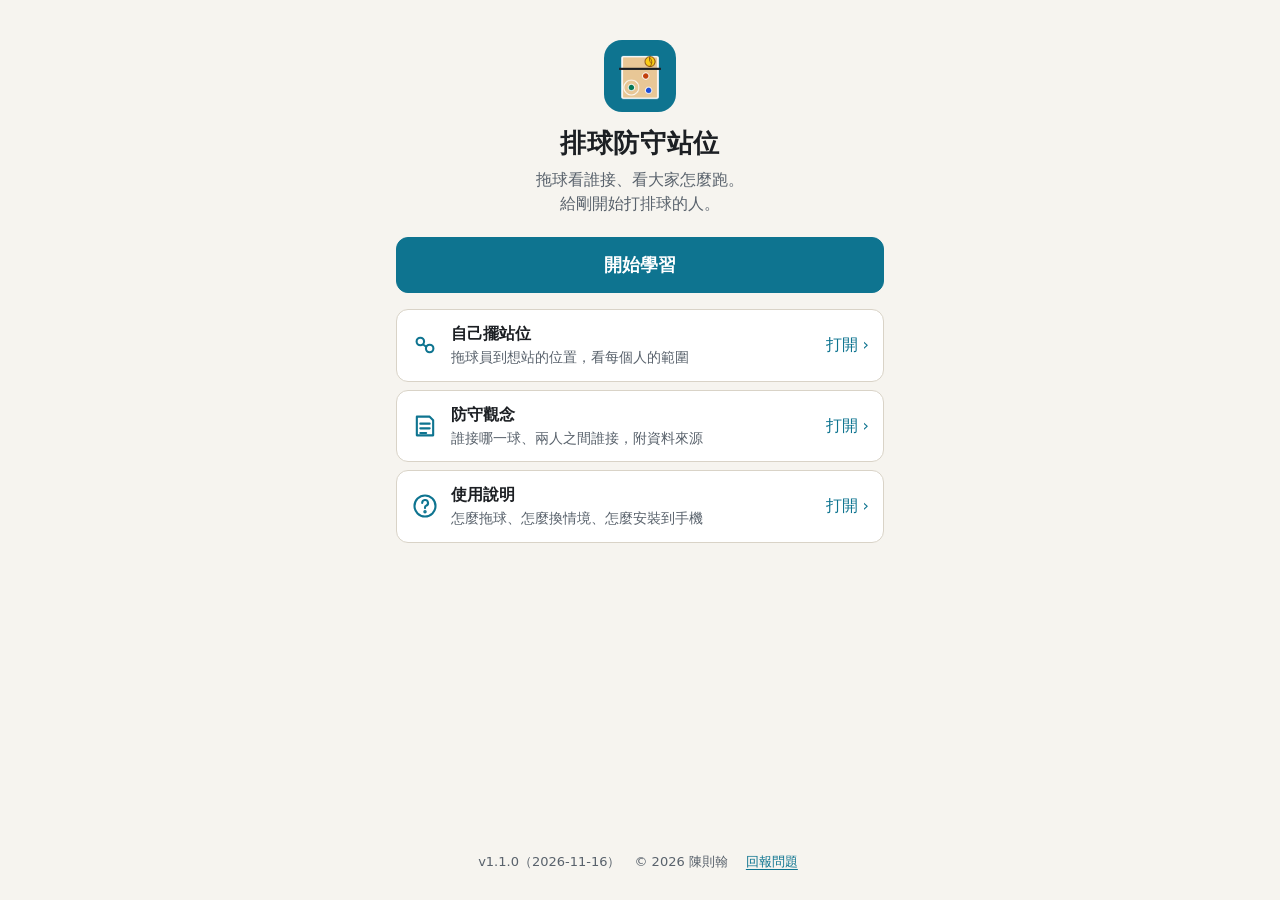
==== index.html @ 21f802b9 "排球防守站位 v1.1.0：學習模式、自己擺、誰會攔網、補位、防守觀念、使用說明 Co-Authored-By: Claude Opus 5.5 <noreply@anthropic.com> Cla" ====
<!DOCTYPE html>
<html lang="zh-Hant">
<head>
<meta charset="utf-8">
<meta name="viewport" content="width=device-width, initial-scale=1, viewport-fit=cover">
<title>排球防守站位</title>
<meta name="description" content="拖球看誰接、看大家怎麼跑：給排球新手的防守站位練習。">
<meta name="theme-color" content="#f6f4ef" media="(prefers-color-scheme: light)">
<meta name="theme-color" content="#15171b" media="(prefers-color-scheme: dark)">
<meta name="apple-mobile-web-app-capable" content="yes">
<meta name="mobile-web-app-capable" content="yes">
<meta name="apple-mobile-web-app-title" content="防守站位">
<meta property="og:type" content="website">
<meta property="og:title" content="排球防守站位">
<meta property="og:description" content="拖球看誰接、看大家怎麼跑：給排球新手的防守站位練習。">
<meta property="og:image" content="icons/og-image.png">
<link rel="manifest" href="manifest.webmanifest">
<link rel="icon" href="icons/favicon-32.png" sizes="32x32" type="image/png">
<link rel="apple-touch-icon" href="icons/apple-touch-icon.png">
<link rel="stylesheet" href="css/app.css">
</head>
<body>

<!-- ===== 開始畫面 ===== -->
<section id="home" class="screen" aria-labelledby="homeTitle">
  <div class="home-inner">
    <div class="home-hero">
      <img src="icons/icon-192.png" alt="" width="72" height="72" class="home-icon">
      <h1 id="homeTitle">排球防守站位</h1>
      <p class="home-sub">拖球看誰接、看大家怎麼跑。<br>給剛開始打排球的人。</p>
    </div>
    <button class="btn btn-primary btn-big" id="btnStart">開始學習</button>
    <div class="home-cards">
      <button class="card-link" id="btnFree">
        <svg class="ci" viewBox="0 0 24 24" aria-hidden="true"><circle cx="8" cy="9" r="3.2"/><circle cx="16" cy="15" r="3.2"/><path d="M11 12l2 1.5"/></svg>
        <span class="cl-text"><b>自己擺站位</b><small>拖球員到想站的位置，看每個人的範圍</small></span>
        <span class="cl-go">打開 ›</span>
      </button>
      <button class="card-link" id="btnKnow">
        <svg class="ci" viewBox="0 0 24 24" aria-hidden="true"><path d="M5 4h11l3 3v13H5z"/><path d="M8 10h8M8 14h8M8 18h5"/></svg>
        <span class="cl-text"><b>防守觀念</b><small>誰接哪一球、兩人之間誰接，附資料來源</small></span>
        <span class="cl-go">打開 ›</span>
      </button>
      <button class="card-link" id="btnHelpHome">
        <svg class="ci" viewBox="0 0 24 24" aria-hidden="true"><circle cx="12" cy="12" r="9"/><path d="M9.6 9.4a2.5 2.5 0 1 1 3.4 2.3c-.7.3-1 .8-1 1.5v.6"/><circle cx="12" cy="17" r=".6"/></svg>
        <span class="cl-text"><b>使用說明</b><small>怎麼拖球、怎麼換情境、怎麼安裝到手機</small></span>
        <span class="cl-go">打開 ›</span>
      </button>
    </div>
    <footer class="foot">
      <span id="verHome"></span>
      <span>© 2026 陳則翰</span>
      <button class="btn-link" id="btnReport">回報問題</button>
    </footer>
  </div>
</section>

<!-- ===== 主畫面：學習／自己擺 ===== -->
<section id="main" class="screen" hidden aria-label="防守站位練習">
  <header class="topbar">
    <button class="btn btn-back" id="btnMainHome">‹ 首頁</button>
    <div class="seg seg-mode" role="group" aria-label="模式">
      <button data-mode="learn" aria-pressed="true">學習</button>
      <button data-mode="free" aria-pressed="false">自己擺</button>
    </div>
    <button class="btn btn-icon" id="btnMainHelp" aria-label="這一頁怎麼用">?</button>
  </header>
  <div class="mainwrap">
    <div class="courtbox" id="courtbox">
      <svg id="court" viewBox="-0.45 -3.55 9.9 13.25" preserveAspectRatio="xMidYMid meet" role="img" aria-label="排球場防守站位圖。上方是對方場地，下方是我們的場地。"></svg>
    </div>
    <div class="panel" id="panel">
      <div class="row row-sit">
        <button class="btn btn-sit" id="btnSit"><span class="sit-k">情境</span><span id="sitText" class="sit-v"></span><span class="sit-go">調整 ›</span></button>
        <button class="btn btn-ghost" id="btnResetFree" hidden>回到隊形</button>
      </div>
      <div class="row row-play">
        <div class="seg seg-type" role="group" aria-label="攻擊方式">
          <button data-type="spike" aria-pressed="true">扣球</button>
          <button data-type="tip" aria-pressed="false">吊球</button>
        </div>
        <div class="stepbtns" role="group" aria-label="播放控制">
          <button class="btn btn-icon" id="btnPrev" aria-label="上一步">‹</button>
          <button class="btn btn-icon btn-play" id="btnPlay" aria-label="播放">
            <svg viewBox="0 0 24 24" aria-hidden="true" class="ic-play"><path d="M8 5l11 7-11 7z"/></svg>
            <svg viewBox="0 0 24 24" aria-hidden="true" class="ic-pause"><path d="M7 5h4v14H7zM13 5h4v14h-4z"/></svg>
            <svg viewBox="0 0 24 24" aria-hidden="true" class="ic-replay"><path d="M12 5a7 7 0 1 1-6.6 4.7" fill="none" stroke="currentColor" stroke-width="2.4" stroke-linecap="round"/><path d="M3 4.5l2.6 5.4 5-2.7z"/></svg>
          </button>
          <button class="btn btn-icon" id="btnNext" aria-label="下一步">›</button>
        </div>
      </div>
      <div class="capbox">
        <div class="cap-head">
          <span id="stepTitle" class="step-title"></span>
          <button class="btn-link" id="btnDetail">每個人在做什麼 ›</button>
          <button class="btn-link" id="btnHintOk" hidden>知道了</button>
        </div>
        <div class="capscroll" id="capscroll" tabindex="0">
          <p id="caption" class="caption" aria-live="polite"></p>
          <p id="ruleLine" class="rule-line" hidden></p>
        </div>
      </div>
      <div id="panelSit" class="panel-sit" hidden></div>
    </div>
  </div>
</section>

<!-- ===== 防守觀念 ===== -->
<section id="know" class="screen" hidden aria-labelledby="knowTitle">
  <header class="topbar">
    <button class="btn btn-back" id="btnKnowHome">‹ 首頁</button>
    <h1 id="knowTitle" class="topbar-title">防守觀念</h1>
    <button class="btn btn-icon" id="btnKnowHelp" aria-label="這一頁怎麼用">?</button>
  </header>
  <div class="know-body">
    <p class="know-lead">這一頁整理 App 用到的規則和根據。標「規則」的是排球比賽規則；標「慣例」的是教練常用的分工，重點是全隊用同一套、接球前喊出來。</p>

    <details open>
      <summary>誰接哪一球（App 用的五條）</summary>
      <ol class="rules">
        <li><b>吊球：交給這個隊形負責吊球的人。</b>心跟進是跟進的人；邊跟進是攔網那一側往前的後排；心後是 1 號位（或 5 號位）看到吊球往前；攔網那一側的前排沒有攔網時（例如只有攔中攔），就是她退下來守。<span class="tag">慣例</span></li>
        <li><b>球只在一個人的範圍裡：她接。</b></li>
        <li><b>兩個人都接得到：離球最近的人接，往前或往旁邊移動優先，往後退最難。</b>所以「短的給離攻擊手近的人、深的給遠的人」；沒接的人站到她後面保護。<span class="tag">慣例</span></li>
        <li><b>舉球員也接得到時，讓旁邊的人接。</b>舉球員能不接第一球就不接，她要留著舉第二球；只有她接得到才由她接。<span class="tag">慣例</span></li>
        <li><b>沒有人的範圍（空檔）：最近的人衝。</b>常常來不及，代表站位要調整。</li>
      </ol>
      <p class="note">兩人之間誰接，沒有「科學證明」的唯一答案，是教練之間的約定。查到的說法都一樣：距離最近、往前比往後容易的人接，另一個人補位。如果一個人明顯比較會接（例如自由），也可以把她的範圍放大，但要先講好。</p>
    </details>

    <details>
      <summary>攔網陰影、出界球</summary>
      <ul>
        <li><b>攔網陰影</b>（圖上灰色）：攔網手擋住的地方，重扣打不進去，所以後排不要站在陰影裡，要站在陰影兩邊；只有守吊球的人站在攔網後面。</li>
        <li><b>出界球不要碰</b>：站在邊線、底線內側一點。腰以上的高度朝妳飛來的球，通常會出界（除非攔網碰過）。碰了反而變成我們失分。<span class="tag">慣例</span></li>
      </ul>
    </details>

    <details>
      <summary>不夠高、攔不到、來不及的時候</summary>
      <ul>
        <li><b>手過不了網的人要不要攔：</b>教練的看法不一樣。有人主張照攔網的位置做動作，長高後就會攔；比賽時手過不了網，攔網擋不到球，退下來防守比較有用。練習時可以照攔網位置練，比賽時退下來。<span class="tag">慣例</span></li>
        <li><b>沒去攔網的前排：</b>退到離網 3 公尺、離邊線 3 公尺左右（常叫「10×10」，10 英尺約 3 公尺），守吊球。對方從她這一邊打、她又不攔的時候，就站在攔網後面一點守吊球。</li>
        <li><b>攔中不夠高：</b>對方打邊線時，由邊上的人單人攔；攔中退到攔網內側、三米線附近，守中間的吊球和短球。對方打中間時，由旁邊會攔的人到中間攔。</li>
        <li><b>攔中來不及：</b>不要硬跳。晚到的攔網，兩個人中間會留一條縫，對方會往縫裡打。直接退到攔網內側、三米線附近守吊球，比跳了還有縫好。</li>
        <li><b>三個前排都不攔：</b>前排三個人平均分開，離網 1.5～2.4 公尺左右蹲低，不要擋到後排看球；後排站深、站開。</li>
      </ul>
      <p class="note">在 App 的「情境 → 誰會攔網」把不夠高的人取消勾選，就會看到她退到哪裡。</p>
    </details>

    <details>
      <summary>有人去接球時，其他人做什麼（補位）</summary>
      <ul>
        <li><b>最近的人上前接，另一個人跟到她後面保護。</b>球接飛了、從她手臂彈出去，後面的人可以救。</li>
        <li><b>旁邊的人往她空出來的地方移一點。</b>例如邊跟進時 1 號位往前守吊球，6 號位就往直線那邊移過去補。</li>
        <li><b>舉球員</b>看到別人接，就往目標區跑；<b>攔網的人</b>落地轉身看球；<b>其他人</b>眼睛跟著球、身體轉向球。</li>
        <li><b>球接起來以後</b>大家往前移動（往目標區、往攻擊手），不要往後退。</li>
      </ul>
      <p class="note">App 裡接球的人標「接」，跟到後面的人標「補位」，往空位移的人標「補空位」。</p>
    </details>

    <details>
      <summary>大斜線、小斜線、直線：誰負責</summary>
      <ul>
        <li><b>小斜線</b>（很斜、落在網前三米線附近）：沒去攔網的前排（退到三米線、靠邊線）。</li>
        <li><b>大斜線</b>（斜斜打到對角深區）：斜線那一邊的後排。對方大砲從我們右邊打，大斜線會到我們的 5 號位，所以很多隊讓自由守 5 號位。</li>
        <li><b>直線</b>（沿著邊線打）：直線那一邊的後排，站在攔網陰影外面。</li>
        <li><b>打手出界</b>：打在攔網手上飛出去，很難救，靠攔網手型（手往場內轉）減少。</li>
        <li>頂尖女排的數據（2024 世界女排聯賽，2,599 次扣球）：打深球約 31%、直線約 24%、吊球約 18%、斜線約 18%、打手出界約 8%。連頂尖選手都有將近五分之一是吊球，所以一定要有人守吊球。</li>
      </ul>
    </details>

    <details>
      <summary>固定防守位置（專位防守）</summary>
      <p>發球一出手，大家就可以走到自己固定的防守位置，不用照輪轉的號位站。<span class="tag">規則</span> 2025–2028 新規則還規定：發球隊在發球那一刻可以自由站位，接發球隊還是要照輪轉站。</p>
      <p>常見的固定法：</p>
      <ul>
        <li>前排：大砲守 4、攔中守 3、輔舉（或前排的舉球員）守 2。</li>
        <li>後排：舉球員（或輔舉）守 1，自由守 5（或 6），後排大砲守 6（或 5）。</li>
        <li>為什麼舉球員守 1：離舉球位最近，沒輪到她接就能很快跑去舉。</li>
      </ul>
      <p>接發球的時候，要等第一次攻擊打完、進入防守，才換到固定位置。</p>
    </details>

    <details>
      <summary>舉球員（後排）留在網前，可以嗎？</summary>
      <p><b>規則上可以</b>：發球後，後排球員可以站在場上任何地方。<span class="tag">規則</span> 但有兩件事不能做：</p>
      <ul>
        <li>不能攔網：在網子附近、手高過網子去碰對方打過來的球，就算攔網犯規。</li>
        <li>在三米線前面，不能把整顆高過網子的球打過去（不能「二次球直接打過去」）。</li>
      </ul>
      <p><b>好處</b>：每一球都有舉球員在網前等，防起來的球不用很準；她順便守右前的短球、吊球。</p>
      <p><b>代價</b>：輔舉要退到 1 號位防守，右邊少一個攻擊點，後排也多一個不習慣防守的人。一般隊伍是舉球員守 1 號位、輔舉在前排退下來守右前的短球，右邊還能攻擊。兩種都可以，在 App 裡選「舉球留網前」跟「心後」比比看。</p>
    </details>

    <details>
      <summary>球接起來之後</summary>
      <ol>
        <li><b>往哪接</b>：高高的、往場中間、離網兩三公尺。太靠網容易直接過網給對方。</li>
        <li><b>舉球員</b>：看到別人接，就跑去球下面舉。</li>
        <li><b>舉球員接了第一球</b>：她喊「修正」，由自由或輔舉來舉，高高送到 4 號位。自由在三米線前面用手舉的話，攻擊手不能在網子上方打，所以自由用下手舉，或在三米線後面舉。<span class="tag">規則</span></li>
        <li><b>攻擊手</b>：攔完網落地轉身退開，退到起跑點準備助跑。</li>
        <li><b>保護攻擊手</b>：舉球出去後，離攻擊手最近的三個人蹲低靠近，另外兩個站後面一點，球被攔回來才接得到。</li>
        <li><b>回防</b>：球過網後回到基本站位，看對方怎麼舉。</li>
      </ol>
    </details>

    <details>
      <summary>參考資料</summary>
      <ul class="refs">
        <li><a href="https://coachingvb.com/whose-ball-seam-responsibilities" target="_blank" rel="noopener">Coaching Volleyball：Whose ball? Seam responsibilities</a>（兩人之間誰接）</li>
        <li><a href="https://coachesinsider.com/volleyball/positioning-defensively-as-a-team-article" target="_blank" rel="noopener">Coaches Insider / Human Kinetics：Positioning defensively as a team</a>（縫隙、出界球、站位距離）</li>
        <li><a href="https://coachesinsider.com/volleyball/digging-tactics" target="_blank" rel="noopener">Coaches Insider：Digging tactics</a>（防起來往哪送、沒攔網的前排守哪裡）</li>
        <li><a href="https://coachesinsider.com/volleyball/effectively-using-the-libero/" target="_blank" rel="noopener">Coaches Insider：Effectively using the libero</a>（舉球員接第一球時誰舉）</li>
        <li><a href="https://coachingvb.com/hitter-coverage-strategy" target="_blank" rel="noopener">Coaching Volleyball：Hitter coverage strategy</a>（保護攻擊手）</li>
        <li><a href="https://goldmedalsquared.com/post/volleyball-terms" target="_blank" rel="noopener">Gold Medal Squared：Volleyball terms</a>（沒去攔網的人站 10×10、三人都不攔時怎麼站、邊跟進時 6 號位補過去）</li>
        <li><a href="https://www.theartofcoachingvolleyball.com/should-kids-block-before-they-can-block/" target="_blank" rel="noopener">The Art of Coaching Volleyball：Should kids block before they can block?</a>（手過不了網要不要攔）</li>
        <li><a href="https://usavolleyball.org/resource/staying-square-to-the-volleyball-net-while-blocking-five-steps/" target="_blank" rel="noopener">USA Volleyball：Staying square to the net while blocking</a>（兩個攔網中間的縫）</li>
        <li><a href="https://coachingvb.com/master-one-defense-or-develop-familiarity-with-multiple/" target="_blank" rel="noopener">Coaching Volleyball：心後時 1 號位往前守吊球</a></li>
        <li><a href="https://volleyballvault.com/volleyball-base-positions/" target="_blank" rel="noopener">Volleyball Vault：Base positions</a>（基本站位、舉球員守 1 號位）</li>
        <li><a href="https://www.theartofcoachingvolleyball.com/up-defense/" target="_blank" rel="noopener">The Art of Coaching Volleyball：Man up（心跟進）</a></li>
        <li><a href="https://www.nbcolympics.com/news/volleyball-101-rules" target="_blank" rel="noopener">Volleyball 101 rules</a>（後排不能攔網、後排在前區的攻擊限制）</li>
        <li><a href="https://www.ctusf.org.tw/upload/news/20250930120612_2.pdf" target="_blank" rel="noopener">2025～2028 新增、修訂中文排球規則</a>（7.4、7.4.4 站位）</li>
        <li><a href="https://www.frontiersin.org/articles/10.3389/fspor.2025.1630870/full" target="_blank" rel="noopener">Sitti &amp; Rangubhet（2025）女排扣球類型分析</a>（2024 世界女排聯賽數據）</li>
      </ul>
    </details>
    <footer class="foot foot-know"><span id="verKnow"></span><span>© 2026 陳則翰</span></footer>
  </div>
</section>

<!-- ===== 情境設定（手機直放用底部面板，不加遮罩） ===== -->
<div class="sheet" id="sitSheet" role="dialog" aria-modal="false" aria-labelledby="sitTitle" hidden>
  <div class="sheet-grab" aria-hidden="true"><span></span></div>
  <div class="sheet-head"><h2 id="sitTitle">情境設定</h2><button class="btn btn-text" data-close>完成</button></div>
  <div class="sheet-body" id="sitSheetBody">
    <div id="sitForm" class="sitform">
      <fieldset>
        <legend>防守隊形</legend>
        <div class="chips" data-key="formation">
          <button data-v="up">心跟進</button><button data-v="rot">邊跟進</button><button data-v="per">心後</button><button data-v="ours">舉球留網前</button>
        </div>
        <p class="hint-line" id="formDesc"></p>
      </fieldset>
      <fieldset>
        <legend>舉球員在哪</legend>
        <div class="chips" data-key="setter">
          <button data-v="back">後排</button><button data-v="front">前排</button>
        </div>
        <p class="hint-line" id="setterDesc"></p>
      </fieldset>
      <fieldset>
        <legend>誰會攔網（可以複選，不夠高的人取消）</legend>
        <div class="chips chips-multi">
          <button data-k="canOH">大砲</button><button data-k="canMB">攔中</button><button data-k="canR" id="chipR">輔舉</button>
        </div>
        <p class="hint-line" id="blockDesc"></p>
      </fieldset>
      <fieldset>
        <legend>攔中跟得上邊線嗎</legend>
        <div class="chips" data-key="mbLate">
          <button data-v="0">跟得上</button><button data-v="1">來不及</button>
        </div>
      </fieldset>
      <fieldset>
        <legend>自由固定守</legend>
        <div class="chips" data-key="libero">
          <button data-v="5">5 號位</button><button data-v="6">6 號位</button>
        </div>
      </fieldset>
      <fieldset>
        <legend>防守範圍半徑（公尺）</legend>
        <div class="chips" data-key="radius">
          <button data-v="1.2">1.2</button><button data-v="1.6">1.6</button><button data-v="2">2.0</button><button data-v="2.4">2.4</button>
        </div>
      </fieldset>
      <fieldset>
        <legend>播放速度</legend>
        <div class="chips" data-key="speed">
          <button data-v="normal">正常</button><button data-v="slow">慢</button>
        </div>
      </fieldset>
    </div>
  </div>
</div>

<!-- ===== 每個人在做什麼 ===== -->
<div class="sheet" id="detSheet" role="dialog" aria-modal="false" aria-labelledby="detTitle" hidden>
  <div class="sheet-grab" aria-hidden="true"><span></span></div>
  <div class="sheet-head"><h2 id="detTitle">每個人在做什麼</h2><button class="btn btn-text" data-close>關閉</button></div>
  <div class="sheet-body"><ul class="tasks" id="detList"></ul></div>
</div>

<!-- ===== 使用說明 ===== -->
<div class="overlay" id="help" role="dialog" aria-modal="true" aria-labelledby="helpTitle" hidden>
  <div class="ov-card" id="helpCard">
    <div class="sheet-grab" aria-hidden="true"><span></span></div>
    <header class="ov-head">
      <button class="btn btn-back" id="helpBack">‹ 目錄</button>
      <h2 id="helpTitle">使用說明</h2>
      <button class="btn btn-text" id="helpClose">關閉</button>
    </header>
    <div class="ov-body">
      <div id="helpToc" class="help-toc"></div>
      <div id="helpTopic" class="help-topic" hidden>
        <div class="cards-viewport" id="helpViewport"><div class="cards-track" id="helpTrack"></div></div>
        <div class="cards-nav">
          <button class="btn btn-ghost" id="helpPrev">‹ 上一張</button>
          <span id="helpCount" class="help-count"></span>
          <button class="btn btn-primary" id="helpNext">下一張 ›</button>
        </div>
      </div>
    </div>
    <p class="ov-foot" id="verHelp"></p>
  </div>
</div>

<!-- ===== 回報問題 ===== -->
<div class="overlay" id="report" role="dialog" aria-modal="true" aria-labelledby="reportTitle" hidden>
  <div class="ov-card ov-small">
    <div class="sheet-grab" aria-hidden="true"><span></span></div>
    <header class="ov-head"><span></span><h2 id="reportTitle">回報問題</h2><button class="btn btn-text" data-close>關閉</button></header>
    <div class="ov-body report-body">
      <p>遇到問題或有建議，請截圖（畫面上要看得到版本號）傳給教練。</p>
      <p>目前版本：<b id="verReport"></b></p>
      <p class="small" id="reportRepo"></p>
    </div>
  </div>
</div>

<div class="toast" id="toast" role="status" hidden><span id="toastText"></span><button class="btn-link" id="toastAct" hidden></button></div>

<script src="js/app.js" defer></script>
</body>
</html>
---- css/app.css ----
/* 排球防守站位 — 樣式 */
:root{
  --bg:#f6f4ef; --surface:#ffffff; --ink:#1c1f23; --muted:#59626c; --line:#d9d3c7; --chip:#eeeae2;
  --accent:#0e7490; --accent-ink:#ffffff;
  --sel:#1c1f23; --sel-ink:#ffffff;
  --court:#e8c796; --court-front:#ddb67f; --courtline:#ffffff; --opp-court:#d8cbb6; --zone-num:rgba(80,55,20,.16);
  --front:#1d4ed8; --back:#047857; --setter:#c2410c; --lib:#6d28d9; --opp:#be123c; --oppfill:#be123c;
  --shadow:rgba(30,41,59,.30); --sh-c:#1e293b; --sh-o:.38; --ball:#facc15; --ballline:#854d0e; --target:#0e7490;
  --focus:#0e7490;
  --radius:12px;
  --font: system-ui, -apple-system, "PingFang TC", "Noto Sans TC", "Noto Sans CJK TC", "Microsoft JhengHei", sans-serif;
  --app-h: 100vh;
}
@supports (height: 100dvh){ :root{ --app-h: 100dvh; } }
@supports (height: 100lvh){ :root{ --app-h: min(100lvh, calc(100dvh + env(safe-area-inset-top) * 99)); } }
@media (prefers-color-scheme: dark){
  :root{
    --bg:#15171b; --surface:#1e2127; --ink:#ebe8e3; --muted:#a6adb6; --line:#343941; --chip:#272b32;
    --accent:#22b8d6; --accent-ink:#071419;
    --sel:#ebe8e3; --sel-ink:#15171b;
    --court:#6a5034; --court-front:#5e472e; --courtline:#efe6d6; --opp-court:#3b342c; --zone-num:rgba(255,240,215,.13);
    --opp:#fb7185; --oppfill:#be123c;
    --shadow:rgba(0,0,0,.50); --sh-c:#000000; --sh-o:.62; --target:#22b8d6; --focus:#22b8d6;
  }
}
*{box-sizing:border-box}
html{ -webkit-text-size-adjust:100%; }
body{
  margin:0; background:var(--bg); color:var(--ink); font-family:var(--font);
  font-size:16px; line-height:1.55; min-height:var(--app-h);
  -webkit-tap-highlight-color:transparent;
}
[hidden]{display:none !important}
button{font:inherit; color:inherit}
:focus-visible{outline:3px solid var(--focus); outline-offset:2px}

/* ---------- 共用按鈕 ---------- */
.btn{
  min-height:44px; min-width:44px; padding:0 14px; border-radius:var(--radius);
  border:1px solid var(--line); background:var(--surface); cursor:pointer;
  display:inline-flex; align-items:center; justify-content:center; gap:6px;
  font-weight:500; touch-action:manipulation; user-select:none;
}
.btn:active{transform:translateY(1px)}
.btn-primary{background:var(--accent); color:var(--accent-ink); border-color:var(--accent); font-weight:700}
.btn-big{min-height:56px; font-size:1.1rem; width:100%}
.btn-ghost{background:transparent}
.btn-text{border:0; background:transparent; color:var(--accent); font-weight:700; padding:0 10px}
.btn-back{padding:0 12px; font-weight:500}
.btn-icon{padding:0; width:44px; font-size:1.25rem; font-weight:700}
.btn-link{border:0; background:none; color:var(--accent); font-weight:500; cursor:pointer; min-height:44px; padding:0 4px; text-decoration:underline; text-underline-offset:3px}
.btn[aria-disabled="true"], .btn:disabled{opacity:.45; cursor:default}
@media (hover:hover){
  .btn:hover{border-color:var(--muted)}
  .btn-primary:hover{filter:brightness(1.07)}
  .chips button:hover, .seg button:hover{border-color:var(--muted)}
}

/* 分段、選項 */
.seg{display:inline-flex; border:1px solid var(--line); border-radius:var(--radius); overflow:hidden; background:var(--chip)}
.seg button{min-height:44px; min-width:44px; padding:0 14px; border:0; background:transparent; cursor:pointer; font-weight:500; white-space:nowrap}
.seg button + button{border-left:1px solid var(--line)}
.seg button[aria-pressed="true"]{background:var(--sel); color:var(--sel-ink); font-weight:700}
.seg button[aria-pressed="true"]::before{content:"✓ "}
.chips{display:flex; flex-wrap:wrap; gap:8px}
.chips button{min-height:44px; padding:0 14px; border-radius:999px; border:1px solid var(--line); background:var(--chip); cursor:pointer; font-weight:500}
.chips button[aria-pressed="true"]{background:var(--sel); color:var(--sel-ink); border-color:var(--sel); font-weight:700}
.chips button[aria-pressed="true"]::before{content:"✓ "}
.chips button[aria-disabled="true"]{opacity:.5}

/* ---------- 畫面 ---------- */
.screen{
  min-height:var(--app-h);
  padding: env(safe-area-inset-top) env(safe-area-inset-right) env(safe-area-inset-bottom) env(safe-area-inset-left);
}

/* 開始畫面 */
.home-inner{max-width:520px; margin:0 auto; padding:32px 16px 16px; display:flex; flex-direction:column; gap:16px; min-height:calc(var(--app-h) - env(safe-area-inset-top) - env(safe-area-inset-bottom))}
.home-hero{text-align:center; padding:8px 0 4px}
.home-icon{border-radius:18px; display:block; margin:0 auto 12px}
.home-hero h1{font-size:1.6rem; margin:0 0 4px; letter-spacing:.02em}
.home-sub{margin:0; color:var(--muted)}
.home-cards{display:flex; flex-direction:column; gap:8px}
.card-link{
  display:flex; align-items:center; gap:12px; width:100%; text-align:left; padding:12px 14px; min-height:64px;
  background:var(--surface); border:1px solid var(--line); border-radius:var(--radius); cursor:pointer;
}
.card-link .ci{width:28px; height:28px; flex:0 0 auto; fill:none; stroke:var(--accent); stroke-width:1.8; stroke-linecap:round; stroke-linejoin:round}
.card-link .ci circle[r=".6"]{fill:var(--accent)}
.cl-text{display:flex; flex-direction:column; flex:1; min-width:0}
.cl-text small{color:var(--muted); font-size:.875rem}
.cl-go{color:var(--accent); font-weight:500; white-space:nowrap}
.foot{margin-top:auto; display:flex; flex-wrap:wrap; justify-content:center; align-items:center; gap:4px 14px; color:var(--muted); font-size:.8125rem; padding-top:8px}
.foot .btn-link{font-size:.8125rem}

/* ---------- 主畫面 ---------- */
#main{display:flex; flex-direction:column; height:var(--app-h); min-height:0; overflow:hidden}
.topbar{display:flex; align-items:center; justify-content:space-between; gap:8px; padding:4px 8px; min-height:52px; flex:0 0 auto}
.topbar-title{font-size:1.1rem; margin:0; flex:1; text-align:center}
.mainwrap{flex:1; min-height:0; display:flex; flex-direction:column}
.courtbox{flex:1; min-height:240px; position:relative; display:flex; align-items:center; justify-content:center; padding:0 4px}
#court{width:100%; height:100%; display:block; touch-action:none; user-select:none; -webkit-user-select:none}
.panel{flex:0 0 auto; padding:8px 12px 10px; display:flex; flex-direction:column; gap:8px; width:100%; max-width:680px; margin:0 auto}
.row{display:flex; gap:8px; align-items:center}
.row-sit .btn-sit{flex:1; min-width:0; justify-content:flex-start; text-align:left; padding:0 12px}
.sit-k{font-size:.8125rem; color:var(--muted); flex:0 0 auto}
.sit-v{flex:1; min-width:0; white-space:nowrap; overflow:hidden; text-overflow:ellipsis; font-weight:700}
.sit-go{color:var(--accent); flex:0 0 auto}
#btnResetFree{flex:0 0 auto}
.row-play{justify-content:space-between}
.stepbtns{display:flex; gap:6px}
.btn-play{background:var(--accent); color:var(--accent-ink); border-color:var(--accent)}
.btn-play svg{width:22px; height:22px; fill:currentColor; display:none}
.btn-play[data-state="play"] .ic-play, .btn-play[data-state="pause"] .ic-pause, .btn-play[data-state="replay"] .ic-replay{display:block}
.capbox{background:var(--surface); border:1px solid var(--line); border-radius:var(--radius); padding:6px 12px 8px}
.cap-head{display:flex; align-items:center; justify-content:space-between; gap:8px; min-height:32px}
.cap-head .btn-link{min-height:44px; font-size:.875rem; white-space:nowrap}
.step-title{font-weight:700; font-size:.9375rem}
.capscroll{height:calc(5 * 1.55 * .9375rem); overflow-y:auto; overscroll-behavior:contain; -webkit-overflow-scrolling:touch}
@media (max-height:760px){ .capscroll{height:calc(4 * 1.55 * .9375rem)} }
.caption{margin:0; font-size:.9375rem; line-height:1.55}
.rule-line{margin:6px 0 0; font-size:.8125rem; color:var(--muted)}
.panel-sit{border-top:1px solid var(--line); padding-top:8px}

/* 手機橫放、平板橫放、電腦：球場在左，上方列和工具在右邊一欄 */
@media (orientation: landscape) and (min-width: 600px), (min-width: 980px){
  #main{display:grid; grid-template-columns:minmax(0,1fr) clamp(300px, 36vw, 420px); grid-template-rows:auto minmax(0,1fr)}
  #main > .topbar{grid-column:2; grid-row:1; border-left:1px solid var(--line)}
  .mainwrap{display:contents}
  .courtbox{grid-column:1; grid-row:1 / span 2; min-width:0; min-height:0; height:100%}
  .panel{grid-column:2; grid-row:2; max-width:none; margin:0; min-height:0; overflow-y:auto; overscroll-behavior:contain; border-left:1px solid var(--line); padding-bottom:16px}
}
/* 情境設定打開時（手機直放）：收起上方列和工具，球場縮到面板上面 */
body.sit-open #main{height:calc(var(--app-h) - var(--sheet-h, 60vh))}
body.sit-open #main > .topbar, body.sit-open #main .panel{display:none}
@media (max-height:700px){
  .capscroll{height:calc(3 * 1.55 * .9375rem)}
  .panel{gap:6px; padding-top:6px}
}
@media (orientation: landscape) and (max-height: 500px){
  .topbar{min-height:48px; padding:2px 8px}
}
@media (orientation: landscape) and (min-width: 600px), (min-width: 980px){
  .capscroll{height:auto; max-height:none; overflow:visible}
}

/* ---------- SVG 球場 ---------- */
.zn{font-size:1.15px; font-weight:700; fill:var(--zone-num); text-anchor:middle; dominant-baseline:central; pointer-events:none}
.lbl-svg{font-size:.3px; fill:var(--muted); pointer-events:none}
.pl, .tagpos{transition:transform var(--mv,600ms) cubic-bezier(.3,.1,.2,1); cursor:default}
.tagpos{pointer-events:none}
.tagpos.dragging{transition:none}
.pl .tok{transition:transform .2s}
.mode-free .pl{cursor:grab}
.pl.dragging{transition:none; cursor:grabbing}
.pl .body{stroke:#fff; stroke-width:.05}
.pl text{fill:#fff; font-weight:700; text-anchor:middle; dominant-baseline:central; pointer-events:none}
.pl .badge circle{fill:var(--surface); stroke:var(--ink); stroke-width:.035}
.pl .badge text{fill:var(--ink)}
.pl.is-dig .ring{stroke:var(--ink); stroke-width:.09; fill:none; opacity:1}
.pl .ring{opacity:0; transition:opacity .2s}
.pl.is-backup .ring{stroke:var(--ink); stroke-width:.06; stroke-dasharray:.14 .1; fill:none; opacity:1}
.rg{transition:transform var(--mv,600ms) cubic-bezier(.3,.1,.2,1), opacity .25s}
.rg.dragging{transition:none}
.rg circle{stroke-width:.04}
.rg.hot circle{stroke-width:.09; fill-opacity:.32}
.rg.off{opacity:0}
.tag-svg rect{fill:var(--ink)}
.tag-svg text{fill:var(--bg); font-weight:700; text-anchor:middle; dominant-baseline:central}
#attacker{cursor:grab}
#attacker.dragging{cursor:grabbing}
#ball{cursor:grab}
.prev-line{stroke:var(--opp); stroke-width:.05; stroke-dasharray:.18 .1; fill:none}
.path-dig{stroke:var(--ink); stroke-width:.05; stroke-dasharray:.16 .12; fill:none; opacity:.7}
.target{fill:var(--target); fill-opacity:.12; stroke:var(--target); stroke-width:.04; stroke-dasharray:.14 .1}
.target-t{font-size:.3px; fill:var(--target); font-weight:700; text-anchor:middle}
.out-t{font-size:.5px; font-weight:800; fill:var(--opp); text-anchor:middle}
.hint-finger{pointer-events:none}
@media (prefers-reduced-motion: reduce){
  .pl, .rg, .tagpos{transition:none !important}
  .hint-finger animateMotion{display:none}
}

/* ---------- 底部面板（不加遮罩） ---------- */
.sheet{
  position:fixed; left:0; right:0; bottom:0; z-index:40; max-height:min(62vh, calc(var(--app-h) - 320px)); display:flex; flex-direction:column;
  background:var(--surface); border-top-left-radius:16px; border-top-right-radius:16px; border:1px solid var(--line); border-bottom:0;
  box-shadow:0 -6px 24px rgba(0,0,0,.12); padding-bottom:env(safe-area-inset-bottom);
  transform:translateY(0); transition:transform .25s cubic-bezier(.2,.8,.2,1);
  max-width:720px; margin:0 auto;
}
.sheet.closing{transform:translateY(105%)}
.sheet.dragging{transition:none}
.sheet-grab{display:flex; justify-content:center; padding:8px 0 2px; touch-action:none; cursor:grab}
.sheet-grab span{width:40px; height:5px; border-radius:3px; background:var(--line)}
@media (hover:hover) and (pointer:fine){ .sheet-grab{display:none} .sheet{padding-top:8px} }
.sheet-head{display:flex; align-items:center; justify-content:space-between; padding:0 8px 4px 16px; touch-action:none}
.sheet-head h2{font-size:1.05rem; margin:0}
.sheet-body{overflow-y:auto; padding:4px 16px 16px; overscroll-behavior:contain}
.sitform fieldset{border:0; margin:0 0 12px; padding:0}
.sitform legend{font-size:.875rem; color:var(--muted); font-weight:500; margin-bottom:6px; padding:0}
.hint-line{margin:6px 0 0; font-size:.875rem; color:var(--muted)}
.panel-sit .sitform fieldset{margin-bottom:10px}
.tasks{list-style:none; margin:0; padding:0}
.tasks li{display:flex; gap:10px; align-items:flex-start; padding:8px 0; border-bottom:1px solid var(--line)}
.tasks li:last-child{border-bottom:0}
.tasks .who{flex:0 0 auto; min-width:76px; text-align:center; color:#fff; border-radius:999px; font-size:.8125rem; font-weight:700; padding:2px 8px; margin-top:2px}

/* ---------- 疊在上面的視窗 ---------- */
.overlay{position:fixed; inset:0; z-index:60; background:rgba(0,0,0,.42); display:flex; align-items:flex-end; justify-content:center}
.ov-card{
  background:var(--surface); width:100%; max-width:720px; height:calc(var(--app-h) - env(safe-area-inset-top) - 8px);
  border-top-left-radius:16px; border-top-right-radius:16px; display:flex; flex-direction:column; overflow:hidden;
  padding-bottom:env(safe-area-inset-bottom); transition:transform .25s cubic-bezier(.2,.8,.2,1);
}
.ov-card.dragging{transition:none}
.ov-small{height:auto; max-height:80vh}
@media (min-width:768px) and (min-height:600px){
  .overlay{align-items:center}
  .ov-card{height:min(760px, calc(var(--app-h) - 48px)); border-radius:16px; max-width:640px}
  .ov-small{height:auto}
}
.ov-head{display:grid; grid-template-columns:1fr auto 1fr; align-items:center; padding:2px 8px 6px; touch-action:none}
.ov-head h2{font-size:1.05rem; margin:0; text-align:center}
.ov-head .btn-back{justify-self:start}
.ov-head .btn-text{justify-self:end}
.ov-body{flex:1; min-height:0; display:flex; flex-direction:column; overflow:hidden}
.ov-foot{margin:0; padding:6px 16px 8px; font-size:.8125rem; color:var(--muted); text-align:center}
.report-body{padding:4px 20px 20px; overflow:auto}
.small{font-size:.875rem; color:var(--muted)}
.help-toc{overflow-y:auto; padding:4px 16px 16px; display:flex; flex-direction:column; gap:8px}
.help-topic{flex:1; min-height:0; display:flex; flex-direction:column}
.cards-viewport{flex:1; min-height:0; overflow:hidden; touch-action:pan-y; position:relative}
.cards-track{display:flex; height:100%; transition:transform .25s cubic-bezier(.2,.8,.2,1); will-change:transform}
.cards-track.dragging{transition:none}
.hcard{flex:0 0 100%; height:100%; overflow-y:auto; padding:4px 20px 12px; display:flex; flex-direction:column; gap:10px}
.hcard .shot{width:100%; max-height:52vh; object-fit:contain; border:1px solid var(--line); border-radius:12px; background:var(--bg)}
.hcard .shot-box{display:flex; justify-content:center}
.hcard h3{margin:4px 0 0; font-size:1.1rem}
.hcard p{margin:0}
.hcard .art{display:flex; justify-content:center; padding:12px 0}
.hcard .art svg{width:160px; height:120px}
.cards-nav{display:flex; align-items:center; justify-content:space-between; gap:8px; padding:8px 20px 4px}
.help-count{color:var(--muted); font-size:.9375rem}

/* ---------- 防守觀念 ---------- */
#know{display:flex; flex-direction:column}
.know-body{max-width:720px; margin:0 auto; padding:4px 16px 24px; width:100%}
.know-lead{color:var(--muted); margin:4px 0 12px}
details{background:var(--surface); border:1px solid var(--line); border-radius:var(--radius); margin:0 0 10px; padding:0 14px}
summary{min-height:48px; display:flex; align-items:center; font-weight:700; cursor:pointer; list-style:none}
summary::-webkit-details-marker{display:none}
summary::after{content:"›"; margin-left:auto; transform:rotate(90deg); color:var(--muted); font-size:1.2rem; transition:transform .2s}
details[open] summary::after{transform:rotate(-90deg)}
details > :last-child{margin-bottom:14px}
.rules li, details li{margin:6px 0}
.tag{display:inline-block; font-size:.75rem; font-weight:700; border:1px solid var(--line); border-radius:6px; padding:0 6px; margin-left:6px; color:var(--muted); vertical-align:1px}
.note{background:var(--chip); border-radius:8px; padding:8px 10px; font-size:.9375rem}
.refs a{color:var(--accent); word-break:break-word}
.foot-know{margin-top:16px}

/* ---------- 提示 ---------- */
.toast{
  position:fixed; left:50%; top:calc(60px + env(safe-area-inset-top)); transform:translateX(-50%); z-index:80;
  background:var(--ink); color:var(--bg); border-radius:12px; padding:8px 8px 8px 14px; display:flex; align-items:center; gap:8px;
  max-width:calc(100vw - 32px); font-size:.9375rem; box-shadow:0 6px 20px rgba(0,0,0,.2);
}
.toast .btn-link{color:var(--bg)}
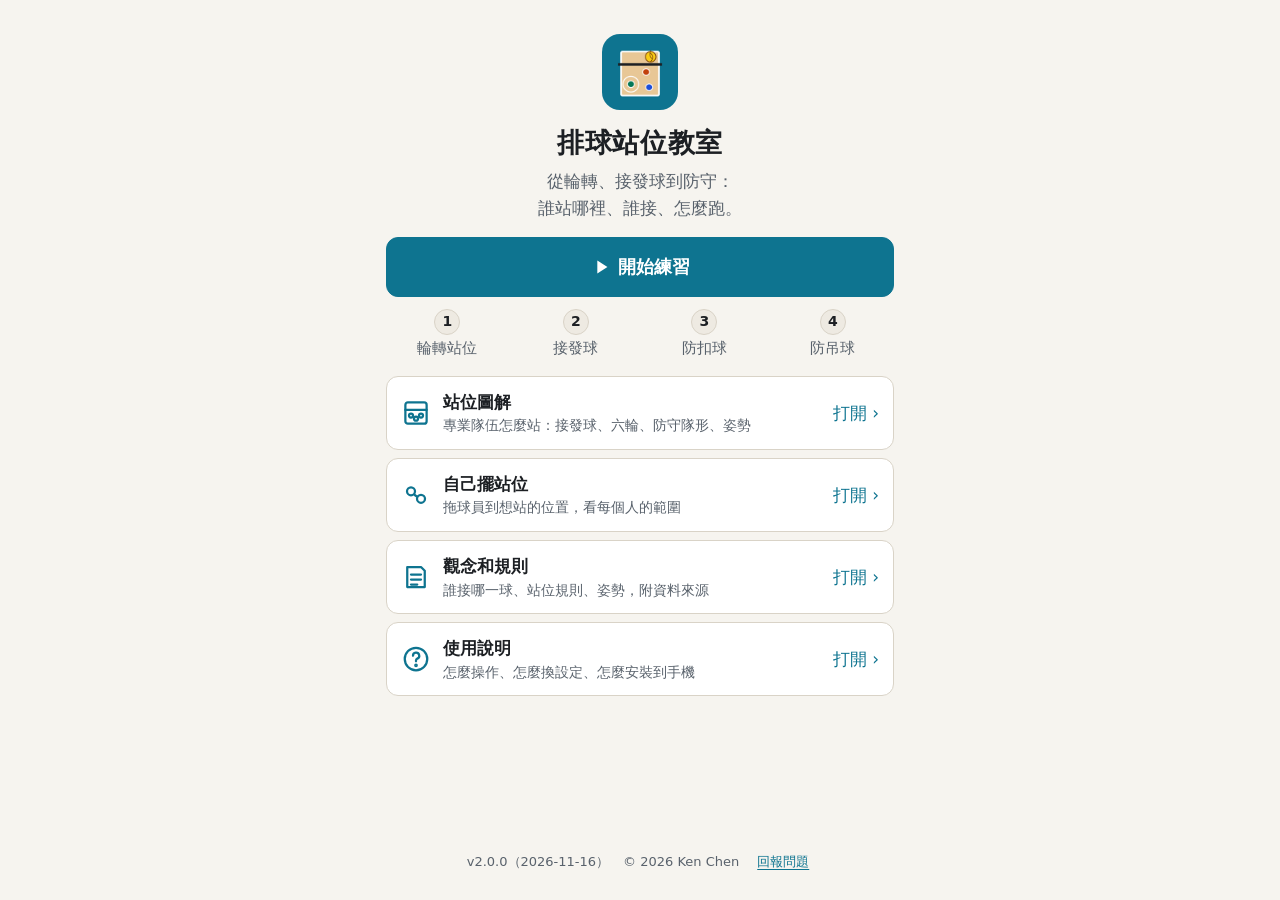
==== commit ad581f56: "排球站位教室 v2.0.0：輪轉、接發球、立體第一人稱、站位圖解 - 學習順序 1 輪轉 → 2 接發球 → 3 防扣球 → 4 防吊球，看完一課下一課會亮起來 - 進攻系統單舉（5-1）、雙輔舉（6" ====
--- a/index.html
+++ b/index.html
@@ -3,17 +3,18 @@
 <head>
 <meta charset="utf-8">
 <meta name="viewport" content="width=device-width, initial-scale=1, viewport-fit=cover">
-<title>排球防守站位</title>
-<meta name="description" content="拖球看誰接、看大家怎麼跑：給排球新手的防守站位練習。">
+<title>排球站位教室</title>
+<meta name="description" content="從輪轉、接發球到防扣球、防吊球：誰站哪裡、誰接、怎麼跑。給剛開始打排球的人。">
 <meta name="theme-color" content="#f6f4ef" media="(prefers-color-scheme: light)">
 <meta name="theme-color" content="#15171b" media="(prefers-color-scheme: dark)">
 <meta name="apple-mobile-web-app-capable" content="yes">
 <meta name="mobile-web-app-capable" content="yes">
-<meta name="apple-mobile-web-app-title" content="防守站位">
+<meta name="apple-mobile-web-app-title" content="排球站位">
 <meta property="og:type" content="website">
-<meta property="og:title" content="排球防守站位">
-<meta property="og:description" content="拖球看誰接、看大家怎麼跑：給排球新手的防守站位練習。">
-<meta property="og:image" content="icons/og-image.png">
+<meta property="og:title" content="排球站位教室">
+<meta property="og:description" content="從輪轉、接發球到防扣球、防吊球：誰站哪裡、誰接、怎麼跑。">
+<meta property="og:image" content="https://kenchen0728.github.io/Volleyball-defense/icons/og-image.png">
+<meta property="og:url" content="https://kenchen0728.github.io/Volleyball-defense/">
 <link rel="manifest" href="manifest.webmanifest">
 <link rel="icon" href="icons/favicon-32.png" sizes="32x32" type="image/png">
 <link rel="apple-touch-icon" href="icons/apple-touch-icon.png">
@@ -25,12 +26,22 @@
 <section id="home" class="screen" aria-labelledby="homeTitle">
   <div class="home-inner">
     <div class="home-hero">
-      <img src="icons/icon-192.png" alt="" width="72" height="72" class="home-icon">
-      <h1 id="homeTitle">排球防守站位</h1>
-      <p class="home-sub">拖球看誰接、看大家怎麼跑。<br>給剛開始打排球的人。</p>
-    </div>
-    <button class="btn btn-primary btn-big" id="btnStart">開始學習</button>
+      <img src="icons/icon-192.png" alt="" width="76" height="76" class="home-icon">
+      <h1 id="homeTitle">排球站位教室</h1>
+      <p class="home-sub">從輪轉、接發球到防守：<br>誰站哪裡、誰接、怎麼跑。</p>
+    </div>
+    <button class="btn btn-primary btn-big" id="btnStart">
+      <svg class="bi" viewBox="0 0 24 24" aria-hidden="true"><path d="M8 5l11 7-11 7z"/></svg>開始練習
+    </button>
+    <ol class="home-steps" aria-label="學習順序">
+      <li><b>1</b>輪轉站位</li><li><b>2</b>接發球</li><li><b>3</b>防扣球</li><li><b>4</b>防吊球</li>
+    </ol>
     <div class="home-cards">
+      <button class="card-link" id="btnDiag">
+        <svg class="ci" viewBox="0 0 24 24" aria-hidden="true"><rect x="3.5" y="3.5" width="17" height="17" rx="2"/><path d="M3.5 9.5h17"/><circle cx="8" cy="14" r="1.6"/><circle cx="12" cy="16.5" r="1.6"/><circle cx="16" cy="14" r="1.6"/></svg>
+        <span class="cl-text"><b>站位圖解</b><small>專業隊伍怎麼站：接發球、六輪、防守隊形、姿勢</small></span>
+        <span class="cl-go">打開 ›</span>
+      </button>
       <button class="card-link" id="btnFree">
         <svg class="ci" viewBox="0 0 24 24" aria-hidden="true"><circle cx="8" cy="9" r="3.2"/><circle cx="16" cy="15" r="3.2"/><path d="M11 12l2 1.5"/></svg>
         <span class="cl-text"><b>自己擺站位</b><small>拖球員到想站的位置，看每個人的範圍</small></span>
@@ -38,48 +49,84 @@
       </button>
       <button class="card-link" id="btnKnow">
         <svg class="ci" viewBox="0 0 24 24" aria-hidden="true"><path d="M5 4h11l3 3v13H5z"/><path d="M8 10h8M8 14h8M8 18h5"/></svg>
-        <span class="cl-text"><b>防守觀念</b><small>誰接哪一球、兩人之間誰接，附資料來源</small></span>
+        <span class="cl-text"><b>觀念和規則</b><small>誰接哪一球、站位規則、姿勢，附資料來源</small></span>
         <span class="cl-go">打開 ›</span>
       </button>
       <button class="card-link" id="btnHelpHome">
         <svg class="ci" viewBox="0 0 24 24" aria-hidden="true"><circle cx="12" cy="12" r="9"/><path d="M9.6 9.4a2.5 2.5 0 1 1 3.4 2.3c-.7.3-1 .8-1 1.5v.6"/><circle cx="12" cy="17" r=".6"/></svg>
-        <span class="cl-text"><b>使用說明</b><small>怎麼拖球、怎麼換情境、怎麼安裝到手機</small></span>
+        <span class="cl-text"><b>使用說明</b><small>怎麼操作、怎麼換設定、怎麼安裝到手機</small></span>
         <span class="cl-go">打開 ›</span>
       </button>
     </div>
     <footer class="foot">
       <span id="verHome"></span>
-      <span>© 2026 陳則翰</span>
+      <span class="copy"></span>
       <button class="btn-link" id="btnReport">回報問題</button>
     </footer>
   </div>
 </section>
 
-<!-- ===== 主畫面：學習／自己擺 ===== -->
-<section id="main" class="screen" hidden aria-label="防守站位練習">
+<!-- ===== 主畫面 ===== -->
+<section id="main" class="screen" hidden aria-label="站位練習">
   <header class="topbar">
     <button class="btn btn-back" id="btnMainHome">‹ 首頁</button>
-    <div class="seg seg-mode" role="group" aria-label="模式">
-      <button data-mode="learn" aria-pressed="true">學習</button>
-      <button data-mode="free" aria-pressed="false">自己擺</button>
-    </div>
+    <h1 id="mainTitle" class="topbar-title">輪轉站位</h1>
     <button class="btn btn-icon" id="btnMainHelp" aria-label="這一頁怎麼用">?</button>
   </header>
+  <nav class="stepper" id="stepper" aria-label="學習順序">
+    <button data-step="rot"><span class="sn">1</span><span class="sl">輪轉</span></button>
+    <button data-step="recv"><span class="sn">2</span><span class="sl">接發球</span></button>
+    <button data-step="spike"><span class="sn">3</span><span class="sl">防扣球</span></button>
+    <button data-step="tip"><span class="sn">4</span><span class="sl">防吊球</span></button>
+  </nav>
   <div class="mainwrap">
     <div class="courtbox" id="courtbox">
-      <svg id="court" viewBox="-0.45 -3.55 9.9 13.25" preserveAspectRatio="xMidYMid meet" role="img" aria-label="排球場防守站位圖。上方是對方場地，下方是我們的場地。"></svg>
+      <svg id="court" viewBox="-0.45 -3.55 9.9 13.25" preserveAspectRatio="xMidYMid meet" role="img" aria-label="排球場站位圖。上方是對方場地，下方是我們的場地。"></svg>
+      <canvas id="court3d" hidden aria-label="立體畫面：點地板可以把球打到那裡"></canvas>
+      <div class="court-tools">
+        <div class="seg seg-view" role="group" aria-label="畫面">
+          <button data-view="2d" aria-pressed="true">平面</button><button data-view="3d" aria-pressed="false">立體</button>
+        </div>
+        <label class="cam-pick" id="camPick" hidden>
+          <span class="cam-k">視角</span>
+          <select id="camSel">
+            <option value="dig">接球的人</option>
+            <option value="stand">看台</option>
+            <option value="S">舉球員</option>
+            <option value="MB">攔中</option>
+            <option value="OH1">前排大砲</option>
+            <option value="OPP">輔舉</option>
+            <option value="OH2">後排大砲</option>
+            <option value="L">自由</option>
+          </select>
+        </label>
+      </div>
+      <div class="legend" id="legend" hidden aria-hidden="true">
+        <span class="lg lg-spike">扣球打得到</span><span class="lg lg-tip">只能吊球</span>
+      </div>
     </div>
     <div class="panel" id="panel">
       <div class="row row-sit">
-        <button class="btn btn-sit" id="btnSit"><span class="sit-k">情境</span><span id="sitText" class="sit-v"></span><span class="sit-go">調整 ›</span></button>
+        <button class="btn btn-sit" id="btnSit">
+          <svg class="bi" viewBox="0 0 24 24" aria-hidden="true"><path d="M4 7h10M18 7h2M4 17h4M12 17h8"/><circle cx="16" cy="7" r="2.2"/><circle cx="10" cy="17" r="2.2"/></svg>
+          <span id="sitText" class="sit-v"></span><span class="sit-go">設定 ›</span>
+        </button>
+        <button class="btn btn-ghost" id="btnFreeToggle" aria-pressed="false" hidden>自己擺</button>
         <button class="btn btn-ghost" id="btnResetFree" hidden>回到隊形</button>
       </div>
-      <div class="row row-play">
-        <div class="seg seg-type" role="group" aria-label="攻擊方式">
-          <button data-type="spike" aria-pressed="true">扣球</button>
-          <button data-type="tip" aria-pressed="false">吊球</button>
-        </div>
-        <div class="stepbtns" role="group" aria-label="播放控制">
+      <div class="row row-ctl">
+        <div class="rotctl" id="rotctl" role="group" aria-label="輪次">
+          <button class="btn btn-icon" id="btnRotPrev" aria-label="上一輪">
+            <svg viewBox="0 0 24 24" aria-hidden="true"><path d="M8.5 6.5A7 7 0 1 1 5 12" fill="none" stroke="currentColor" stroke-width="2.4" stroke-linecap="round"/><path d="M3.6 3.4l5.4 2.8-3.6 4.6z"/></svg>
+            <span class="rot-t">上一輪</span>
+          </button>
+          <span class="rot-lbl"><b id="rotNum">第 1 輪</b><small id="rotSub">舉在 1 號位</small></span>
+          <button class="btn btn-icon" id="btnRotNext" aria-label="下一輪">
+            <span class="rot-t">下一輪</span>
+            <svg viewBox="0 0 24 24" aria-hidden="true"><path d="M15.5 6.5A7 7 0 1 0 19 12" fill="none" stroke="currentColor" stroke-width="2.4" stroke-linecap="round"/><path d="M20.4 3.4L15 6.2l3.6 4.6z"/></svg>
+          </button>
+        </div>
+        <div class="stepbtns" id="stepbtns" role="group" aria-label="播放控制">
           <button class="btn btn-icon" id="btnPrev" aria-label="上一步">‹</button>
           <button class="btn btn-icon btn-play" id="btnPlay" aria-label="播放">
             <svg viewBox="0 0 24 24" aria-hidden="true" class="ic-play"><path d="M8 5l11 7-11 7z"/></svg>
@@ -100,23 +147,62 @@
           <p id="ruleLine" class="rule-line" hidden></p>
         </div>
       </div>
-      <div id="panelSit" class="panel-sit" hidden></div>
     </div>
   </div>
 </section>
 
-<!-- ===== 防守觀念 ===== -->
+<!-- ===== 觀念和規則 ===== -->
 <section id="know" class="screen" hidden aria-labelledby="knowTitle">
   <header class="topbar">
     <button class="btn btn-back" id="btnKnowHome">‹ 首頁</button>
-    <h1 id="knowTitle" class="topbar-title">防守觀念</h1>
+    <h1 id="knowTitle" class="topbar-title">觀念和規則</h1>
     <button class="btn btn-icon" id="btnKnowHelp" aria-label="這一頁怎麼用">?</button>
   </header>
   <div class="know-body">
     <p class="know-lead">這一頁整理 App 用到的規則和根據。標「規則」的是排球比賽規則；標「慣例」的是教練常用的分工，重點是全隊用同一套、接球前喊出來。</p>
+    <button class="card-link know-diag" id="btnKnowDiag">
+      <svg class="ci" viewBox="0 0 24 24" aria-hidden="true"><rect x="3.5" y="3.5" width="17" height="17" rx="2"/><path d="M3.5 9.5h17"/><circle cx="8" cy="14" r="1.6"/><circle cx="12" cy="16.5" r="1.6"/><circle cx="16" cy="14" r="1.6"/></svg>
+      <span class="cl-text"><b>看站位圖解</b><small>接發球、六輪、防守隊形、姿勢的示意圖</small></span>
+      <span class="cl-go">打開 ›</span>
+    </button>
 
     <details open>
-      <summary>誰接哪一球（App 用的五條）</summary>
+      <summary>接發球怎麼站</summary>
+      <ul>
+        <li><b>發球那一刻要照輪轉的順序站</b>：前排要比同一直排的後排靠網（4 比 5、3 比 6、2 比 1）；同一排左右順序不能換（4 在 3 左邊、3 在 2 左邊；5、6、1 也一樣）。只比相鄰的人，所以可以斜著站。發球員一擊球，就可以到處移動。<span class="tag">規則</span></li>
+        <li><b>五人 W 型</b>：舉球員以外五個人排成 W，前面三個、後面兩個。USA Volleyball 說明這種站法常給年輕、經驗少的隊伍用，每個人的範圍小；比較靠後面的人負責比較深的球。缺點是接的人多、縫也多。</li>
+        <li><b>四人接、三人接</b>：讓攔中（四人）或攔中、輔舉（三人）不接，專心準備攻擊。三人接通常是兩個大砲加自由，範圍大，適合比較會接的隊伍。</li>
+        <li><b>舉球員躲起來</b>：舉球員不接發球，在後排時躲在前面那個人的後面（只要比她靠後就合法），發球員一擊球就跑到網前。</li>
+        <li><b>傳到哪裡</b>：網前中間偏右、離網 1～1.5 公尺。Gold Medal Squared 提到美國女排國家隊的目標離網約 4 英尺（1.2 公尺），很多大學隊放在 5 英尺：離網一點比較不會直接過網。</li>
+        <li><b>誰接</b>：發球前講好；兩人之間，離球近、往前或往旁邊移動的人喊「我的」去接，另一個人喊「妳的」讓開、轉身看她接。<span class="tag">慣例</span></li>
+        <li><b>發球出界不要碰</b>：腰以上的高度朝妳飛過來的球，常常會出界；碰到了就變成我們的球。</li>
+      </ul>
+    </details>
+
+    <details>
+      <summary>準備姿勢和移動</summary>
+      <ul>
+        <li><b>接發球準備</b>：兩腳比肩膀寬一點，膝蓋彎，重心在前腳掌，面向發球員；雙手前臂（平台）要轉向舉球員。（Volleyball Canada）</li>
+        <li><b>腳要不要一前一後</b>：教練看法不一樣，很多人習慣右腳稍微在前，也有人兩腳平行。Coaching Volleyball 認為照自己舒服的方式就好，最重要的是平台的方向要對準目標。</li>
+        <li><b>先到球的後面再停</b>：近的用側併步，遠的先用交叉步跑。停的時候兩腳煞車，<b>靠近目標的那隻腳在前面</b>，重心移到前腳。（Volleyball Ireland）</li>
+        <li><b>防扣球</b>：比接發球更低、更寬，雙手放在身體前面；對方擊球前用小跳步停住，往哪邊都能馬上動。往球的方向移動時，靠近球的那隻腳先跨、另一隻腳推。（Volleyball Canada、Volleyball Ireland）</li>
+        <li><b>扣球很快</b>：球不是朝妳的身體來就要移動；就算朝妳來，也要往前踩一步迎球，球才不會太低。<span class="tag">慣例</span></li>
+        <li><b>吊球比較慢</b>：看到對方手放軟就往前衝，壓低身體用雙手前臂托高，來不及就單手撈。</li>
+      </ul>
+    </details>
+
+    <details>
+      <summary>進攻系統：單舉、雙輔舉、雙舉</summary>
+      <ul>
+        <li><b>單舉（5-1）</b>：一位舉球員六輪都舉。她在後排時，前排有三個攻擊手；她在前排時只剩兩個。</li>
+        <li><b>雙輔舉（6-2）</b>：兩位舉球員對角站。在後排的那位插上舉球，在前排的那位當輔舉攻擊，所以前排一直有三個攻擊手。</li>
+        <li><b>雙舉（4-2）</b>：兩位舉球員對角站。在前排的那位舉球，後排的那位當一般防守；前排只有兩個攻擊手，但舉球員本來就在網前，比較簡單。</li>
+        <li>App 的「設定 → 進攻系統」可以隨時切換，輪轉和接發球站位會跟著改。</li>
+      </ul>
+    </details>
+
+    <details>
+      <summary>誰接哪一球（防守用的五條）</summary>
       <ol class="rules">
         <li><b>吊球：交給這個隊形負責吊球的人。</b>心跟進是跟進的人；邊跟進是攔網那一側往前的後排；心後是 1 號位（或 5 號位）看到吊球往前；攔網那一側的前排沒有攔網時（例如只有攔中攔），就是她退下來守。<span class="tag">慣例</span></li>
         <li><b>球只在一個人的範圍裡：她接。</b></li>
@@ -128,10 +214,12 @@
     </details>
 
     <details>
-      <summary>攔網陰影、出界球</summary>
-      <ul>
-        <li><b>攔網陰影</b>（圖上灰色）：攔網手擋住的地方，重扣打不進去，所以後排不要站在陰影裡，要站在陰影兩邊；只有守吊球的人站在攔網後面。</li>
-        <li><b>出界球不要碰</b>：站在邊線、底線內側一點。腰以上的高度朝妳飛來的球，通常會出界（除非攔網碰過）。碰了反而變成我們失分。<span class="tag">慣例</span></li>
+      <summary>攔網陰影、扣球和吊球的範圍</summary>
+      <ul>
+        <li><b>紅色：扣球打得到的地方</b>。扣球要過網再往下打，所以落點大多在離網 2～3 公尺以後；打斜線比較長，可以落得比較近。</li>
+        <li><b>橘色斜線：只能吊球的地方</b>。包括網前扣球打不到的地方，和攔網陰影：攔網手擋住的地方，重扣打不進去，只會有吊球或軟球。攔網的人越多，紅色越少、橘色越多。</li>
+        <li>所以後排不要站在陰影裡，要站在陰影兩邊；只有守吊球的人站在攔網後面。</li>
+        <li><b>出界球不要碰</b>：站在邊線、底線內側一點。腰以上的高度朝妳飛來的球，通常會出界（除非攔網碰過）。<span class="tag">慣例</span></li>
       </ul>
     </details>
 
@@ -144,7 +232,7 @@
         <li><b>攔中來不及：</b>不要硬跳。晚到的攔網，兩個人中間會留一條縫，對方會往縫裡打。直接退到攔網內側、三米線附近守吊球，比跳了還有縫好。</li>
         <li><b>三個前排都不攔：</b>前排三個人平均分開，離網 1.5～2.4 公尺左右蹲低，不要擋到後排看球；後排站深、站開。</li>
       </ul>
-      <p class="note">在 App 的「情境 → 誰會攔網」把不夠高的人取消勾選，就會看到她退到哪裡。</p>
+      <p class="note">在 App 的「設定 → 誰會攔網」把不夠高的人取消勾選，就會看到她退到哪裡。</p>
     </details>
 
     <details>
@@ -155,7 +243,6 @@
         <li><b>舉球員</b>看到別人接，就往目標區跑；<b>攔網的人</b>落地轉身看球；<b>其他人</b>眼睛跟著球、身體轉向球。</li>
         <li><b>球接起來以後</b>大家往前移動（往目標區、往攻擊手），不要往後退。</li>
       </ul>
-      <p class="note">App 裡接球的人標「接」，跟到後面的人標「補位」，往空位移的人標「補空位」。</p>
     </details>
 
     <details>
@@ -172,13 +259,12 @@
     <details>
       <summary>固定防守位置（專位防守）</summary>
       <p>發球一出手，大家就可以走到自己固定的防守位置，不用照輪轉的號位站。<span class="tag">規則</span> 2025–2028 新規則還規定：發球隊在發球那一刻可以自由站位，接發球隊還是要照輪轉站。</p>
-      <p>常見的固定法：</p>
       <ul>
         <li>前排：大砲守 4、攔中守 3、輔舉（或前排的舉球員）守 2。</li>
         <li>後排：舉球員（或輔舉）守 1，自由守 5（或 6），後排大砲守 6（或 5）。</li>
         <li>為什麼舉球員守 1：離舉球位最近，沒輪到她接就能很快跑去舉。</li>
       </ul>
-      <p>接發球的時候，要等第一次攻擊打完、進入防守，才換到固定位置。</p>
+      <p>接發球的時候，要等第一次攻擊打完、進入防守，才換到固定位置。App 的「2 接發球」最後一步會示範怎麼換。</p>
     </details>
 
     <details>
@@ -189,16 +275,16 @@
         <li>在三米線前面，不能把整顆高過網子的球打過去（不能「二次球直接打過去」）。</li>
       </ul>
       <p><b>好處</b>：每一球都有舉球員在網前等，防起來的球不用很準；她順便守右前的短球、吊球。</p>
-      <p><b>代價</b>：輔舉要退到 1 號位防守，右邊少一個攻擊點，後排也多一個不習慣防守的人。一般隊伍是舉球員守 1 號位、輔舉在前排退下來守右前的短球，右邊還能攻擊。兩種都可以，在 App 裡選「舉球留網前」跟「心後」比比看。</p>
+      <p><b>代價</b>：輔舉要退到 1 號位防守，右邊少一個攻擊點，後排也多一個不習慣防守的人。兩種都可以，在 App 裡選「舉球留網前」跟「心後」比比看。</p>
     </details>
 
     <details>
       <summary>球接起來之後</summary>
       <ol>
-        <li><b>往哪接</b>：高高的、往場中間、離網兩三公尺。太靠網容易直接過網給對方。</li>
+        <li><b>往哪接</b>：防起來的球要高、往場中間、離網兩三公尺；接發球則傳到網前中間偏右、離網 1 公尺多。太靠網容易直接過網給對方。</li>
         <li><b>舉球員</b>：看到別人接，就跑去球下面舉。</li>
         <li><b>舉球員接了第一球</b>：她喊「修正」，由自由或輔舉來舉，高高送到 4 號位。自由在三米線前面用手舉的話，攻擊手不能在網子上方打，所以自由用下手舉，或在三米線後面舉。<span class="tag">規則</span></li>
-        <li><b>攻擊手</b>：攔完網落地轉身退開，退到起跑點準備助跑。</li>
+        <li><b>攻擊手</b>：接完球或攔完網，馬上退到起跑點準備助跑。</li>
         <li><b>保護攻擊手</b>：舉球出去後，離攻擊手最近的三個人蹲低靠近，另外兩個站後面一點，球被攔回來才接得到。</li>
         <li><b>回防</b>：球過網後回到基本站位，看對方怎麼舉。</li>
       </ol>
@@ -207,15 +293,26 @@
     <details>
       <summary>參考資料</summary>
       <ul class="refs">
+        <li><a href="https://us.humankinetics.com/blogs/excerpt/volleyball-five-player-serve-receive-beneficial-for-less-experienced-teams" target="_blank" rel="noopener">USA Volleyball（Human Kinetics）：Five-player serve-receive</a>（五人 W 型）</li>
+        <li><a href="https://hoopsking.com/blogs/default-blog/volleyball-serve-receive-drills-formations" target="_blank" rel="noopener">Hoopsking：Volleyball serve receive formations</a>（五人、三人接）</li>
+        <li><a href="https://www.sportplan.net/drills/Volleyball/trends/serve-receive-passing-systems-2025-01.jsp" target="_blank" rel="noopener">Sportplan：Serve receive systems</a>（三人、W、U 型）</li>
+        <li><a href="https://goldmedalsquared.com/?p=7542" target="_blank" rel="noopener">Gold Medal Squared：Passing targets</a>（傳球目標離網多遠）</li>
+        <li><a href="https://coachingvb.com/setter-start-position-and-the-passing-target/" target="_blank" rel="noopener">Coaching Volleyball：Setter start position and the passing target</a></li>
+        <li><a href="https://coachingvb.com/propper-volleyball-passing-body-foot-positioning" target="_blank" rel="noopener">Coaching Volleyball：Passing body and foot positioning</a>（腳要不要一前一後）</li>
+        <li><a href="https://volleyball.ca/uploads/Development/Coach/Skills/One_page_desc./DEV/English/Basic_Passing_for_e_module_skill_description.pdf" target="_blank" rel="noopener">Volleyball Canada：Basic passing</a>（接球準備姿勢）</li>
+        <li><a href="https://volleyball.ca/uploads/Development/Coach/Skills/One_page_desc./DEV/English/Defense_Basic_for_e_module_skill_description_copy.pdf" target="_blank" rel="noopener">Volleyball Canada：Basic defense</a>（小跳步）</li>
+        <li><a href="https://www.volleyballireland.com/wp-content/uploads/2020/12/LTPD-Pass-card.pdf" target="_blank" rel="noopener">Volleyball Ireland：Pass card</a>（煞車步、靠近目標的腳在前）</li>
+        <li><a href="https://www.volleyballireland.com/wp-content/uploads/2020/12/LTPD-Defence-card.pdf" target="_blank" rel="noopener">Volleyball Ireland：Defence card</a>（往球的方向跨步）</li>
+        <li><a href="https://coachesinsider.com/volleyball/defense-getting-out-of-our-own-way" target="_blank" rel="noopener">Coaches Insider：Defense, getting out of our own way</a>（小跳步的時機）</li>
         <li><a href="https://coachingvb.com/whose-ball-seam-responsibilities" target="_blank" rel="noopener">Coaching Volleyball：Whose ball? Seam responsibilities</a>（兩人之間誰接）</li>
         <li><a href="https://coachesinsider.com/volleyball/positioning-defensively-as-a-team-article" target="_blank" rel="noopener">Coaches Insider / Human Kinetics：Positioning defensively as a team</a>（縫隙、出界球、站位距離）</li>
         <li><a href="https://coachesinsider.com/volleyball/digging-tactics" target="_blank" rel="noopener">Coaches Insider：Digging tactics</a>（防起來往哪送、沒攔網的前排守哪裡）</li>
         <li><a href="https://coachesinsider.com/volleyball/effectively-using-the-libero/" target="_blank" rel="noopener">Coaches Insider：Effectively using the libero</a>（舉球員接第一球時誰舉）</li>
         <li><a href="https://coachingvb.com/hitter-coverage-strategy" target="_blank" rel="noopener">Coaching Volleyball：Hitter coverage strategy</a>（保護攻擊手）</li>
-        <li><a href="https://goldmedalsquared.com/post/volleyball-terms" target="_blank" rel="noopener">Gold Medal Squared：Volleyball terms</a>（沒去攔網的人站 10×10、三人都不攔時怎麼站、邊跟進時 6 號位補過去）</li>
-        <li><a href="https://www.theartofcoachingvolleyball.com/should-kids-block-before-they-can-block/" target="_blank" rel="noopener">The Art of Coaching Volleyball：Should kids block before they can block?</a>（手過不了網要不要攔）</li>
+        <li><a href="https://goldmedalsquared.com/post/volleyball-terms" target="_blank" rel="noopener">Gold Medal Squared：Volleyball terms</a>（沒去攔網的人站 10×10、三人都不攔時怎麼站）</li>
+        <li><a href="https://www.theartofcoachingvolleyball.com/should-kids-block-before-they-can-block/" target="_blank" rel="noopener">The Art of Coaching Volleyball：Should kids block before they can block?</a></li>
+        <li><a href="https://www.theartofcoachingvolleyball.com/defense-for-beginners-focus-on-the-first-step/" target="_blank" rel="noopener">The Art of Coaching Volleyball：Defense for beginners, the first step</a></li>
         <li><a href="https://usavolleyball.org/resource/staying-square-to-the-volleyball-net-while-blocking-five-steps/" target="_blank" rel="noopener">USA Volleyball：Staying square to the net while blocking</a>（兩個攔網中間的縫）</li>
-        <li><a href="https://coachingvb.com/master-one-defense-or-develop-familiarity-with-multiple/" target="_blank" rel="noopener">Coaching Volleyball：心後時 1 號位往前守吊球</a></li>
         <li><a href="https://volleyballvault.com/volleyball-base-positions/" target="_blank" rel="noopener">Volleyball Vault：Base positions</a>（基本站位、舉球員守 1 號位）</li>
         <li><a href="https://www.theartofcoachingvolleyball.com/up-defense/" target="_blank" rel="noopener">The Art of Coaching Volleyball：Man up（心跟進）</a></li>
         <li><a href="https://www.nbcolympics.com/news/volleyball-101-rules" target="_blank" rel="noopener">Volleyball 101 rules</a>（後排不能攔網、後排在前區的攻擊限制）</li>
@@ -223,29 +320,36 @@
         <li><a href="https://www.frontiersin.org/articles/10.3389/fspor.2025.1630870/full" target="_blank" rel="noopener">Sitti &amp; Rangubhet（2025）女排扣球類型分析</a>（2024 世界女排聯賽數據）</li>
       </ul>
     </details>
-    <footer class="foot foot-know"><span id="verKnow"></span><span>© 2026 陳則翰</span></footer>
+    <footer class="foot foot-know"><span id="verKnow"></span><span class="copy"></span></footer>
   </div>
 </section>
 
-<!-- ===== 情境設定（手機直放用底部面板，不加遮罩） ===== -->
+<!-- ===== 設定（手機直放從下面出來，橫放和大螢幕從右邊出來；都不加遮罩） ===== -->
 <div class="sheet" id="sitSheet" role="dialog" aria-modal="false" aria-labelledby="sitTitle" hidden>
   <div class="sheet-grab" aria-hidden="true"><span></span></div>
-  <div class="sheet-head"><h2 id="sitTitle">情境設定</h2><button class="btn btn-text" data-close>完成</button></div>
+  <div class="sheet-head"><h2 id="sitTitle">設定</h2><button class="btn btn-text" data-close>完成</button></div>
   <div class="sheet-body" id="sitSheetBody">
     <div id="sitForm" class="sitform">
+      <fieldset>
+        <legend>進攻系統</legend>
+        <div class="chips" data-key="system">
+          <button data-v="51">單舉 5-1</button><button data-v="62">雙輔舉 6-2</button><button data-v="42">雙舉 4-2</button>
+        </div>
+        <p class="hint-line" id="sysDesc"></p>
+      </fieldset>
+      <fieldset>
+        <legend>接發球隊形</legend>
+        <div class="chips" data-key="recv">
+          <button data-v="w5">五人 W</button><button data-v="p4">四人</button><button data-v="p3">三人</button>
+        </div>
+        <p class="hint-line" id="recvDesc"></p>
+      </fieldset>
       <fieldset>
         <legend>防守隊形</legend>
         <div class="chips" data-key="formation">
           <button data-v="up">心跟進</button><button data-v="rot">邊跟進</button><button data-v="per">心後</button><button data-v="ours">舉球留網前</button>
         </div>
         <p class="hint-line" id="formDesc"></p>
-      </fieldset>
-      <fieldset>
-        <legend>舉球員在哪</legend>
-        <div class="chips" data-key="setter">
-          <button data-v="back">後排</button><button data-v="front">前排</button>
-        </div>
-        <p class="hint-line" id="setterDesc"></p>
       </fieldset>
       <fieldset>
         <legend>誰會攔網（可以複選，不夠高的人取消）</legend>
@@ -286,10 +390,17 @@
 <div class="sheet" id="detSheet" role="dialog" aria-modal="false" aria-labelledby="detTitle" hidden>
   <div class="sheet-grab" aria-hidden="true"><span></span></div>
   <div class="sheet-head"><h2 id="detTitle">每個人在做什麼</h2><button class="btn btn-text" data-close>關閉</button></div>
-  <div class="sheet-body"><ul class="tasks" id="detList"></ul></div>
+  <div class="sheet-body">
+    <ul class="tasks" id="detList"></ul>
+    <button class="card-link det-stance" id="btnStance">
+      <svg class="ci" viewBox="0 0 24 24" aria-hidden="true"><circle cx="12" cy="4.5" r="2"/><path d="M12 7v6l-3 3 1 4M12 13l3 3-1 4M8 10l4-1 4 1"/></svg>
+      <span class="cl-text"><b>準備姿勢和步法</b><small>怎麼站、哪隻腳在前、怎麼移動（圖解）</small></span>
+      <span class="cl-go">打開 ›</span>
+    </button>
+  </div>
 </div>
 
-<!-- ===== 使用說明 ===== -->
+<!-- ===== 使用說明、站位圖解 ===== -->
 <div class="overlay" id="help" role="dialog" aria-modal="true" aria-labelledby="helpTitle" hidden>
   <div class="ov-card" id="helpCard">
     <div class="sheet-grab" aria-hidden="true"><span></span></div>
@@ -321,13 +432,16 @@
     <div class="ov-body report-body">
       <p>遇到問題或有建議，請截圖（畫面上要看得到版本號）傳給教練。</p>
       <p>目前版本：<b id="verReport"></b></p>
-      <p class="small" id="reportRepo"></p>
+      <p class="small">這個 App 目前只給教練帶的球隊練習使用。</p>
     </div>
   </div>
 </div>
 
 <div class="toast" id="toast" role="status" hidden><span id="toastText"></span><button class="btn-link" id="toastAct" hidden></button></div>
 
+<script src="js/rotation.js" defer></script>
+<script src="js/render3d.js" defer></script>
+<script src="js/diagrams.js" defer></script>
 <script src="js/app.js" defer></script>
 </body>
 </html>
--- a/css/app.css
+++ b/css/app.css
@@ -1,15 +1,17 @@
-/* 排球防守站位 — 樣式 */
+/* 排球站位教室 — 樣式 */
 :root{
   --bg:#f6f4ef; --surface:#ffffff; --ink:#1c1f23; --muted:#59626c; --line:#d9d3c7; --chip:#eeeae2;
   --accent:#0e7490; --accent-ink:#ffffff;
   --sel:#1c1f23; --sel-ink:#ffffff;
   --court:#e8c796; --court-front:#ddb67f; --courtline:#ffffff; --opp-court:#d8cbb6; --zone-num:rgba(80,55,20,.16);
   --front:#1d4ed8; --back:#047857; --setter:#c2410c; --lib:#6d28d9; --opp:#be123c; --oppfill:#be123c;
-  --shadow:rgba(30,41,59,.30); --sh-c:#1e293b; --sh-o:.38; --ball:#facc15; --ballline:#854d0e; --target:#0e7490;
+  --spike:#e11d48; --tip:#b45309; --tipfill:rgba(217,119,6,.10);
+  --ball:#facc15; --ballline:#854d0e; --target:#0e7490;
   --focus:#0e7490;
   --radius:12px;
   --font: system-ui, -apple-system, "PingFang TC", "Noto Sans TC", "Noto Sans CJK TC", "Microsoft JhengHei", sans-serif;
   --app-h: 100vh;
+  --side-w: clamp(300px, 36vw, 420px);
 }
 @supports (height: 100dvh){ :root{ --app-h: 100dvh; } }
 @supports (height: 100lvh){ :root{ --app-h: min(100lvh, calc(100dvh + env(safe-area-inset-top) * 99)); } }
@@ -20,40 +22,44 @@
     --sel:#ebe8e3; --sel-ink:#15171b;
     --court:#6a5034; --court-front:#5e472e; --courtline:#efe6d6; --opp-court:#3b342c; --zone-num:rgba(255,240,215,.13);
     --opp:#fb7185; --oppfill:#be123c;
-    --shadow:rgba(0,0,0,.50); --sh-c:#000000; --sh-o:.62; --target:#22b8d6; --focus:#22b8d6;
+    --spike:#fb7185; --tip:#f59e0b; --tipfill:rgba(245,158,11,.12);
+    --target:#22b8d6; --focus:#22b8d6;
   }
 }
 *{box-sizing:border-box}
 html{ -webkit-text-size-adjust:100%; }
 body{
   margin:0; background:var(--bg); color:var(--ink); font-family:var(--font);
-  font-size:16px; line-height:1.55; min-height:var(--app-h);
+  font-size:17px; line-height:1.55; min-height:var(--app-h);
   -webkit-tap-highlight-color:transparent;
 }
 [hidden]{display:none !important}
-button{font:inherit; color:inherit}
+button, select{font:inherit; color:inherit}
 :focus-visible{outline:3px solid var(--focus); outline-offset:2px}
 
 /* ---------- 共用按鈕 ---------- */
 .btn{
-  min-height:44px; min-width:44px; padding:0 14px; border-radius:var(--radius);
+  min-height:48px; min-width:48px; padding:0 14px; border-radius:var(--radius);
   border:1px solid var(--line); background:var(--surface); cursor:pointer;
   display:inline-flex; align-items:center; justify-content:center; gap:6px;
   font-weight:500; touch-action:manipulation; user-select:none;
 }
 .btn:active{transform:translateY(1px)}
+.btn .bi{width:22px; height:22px; flex:0 0 auto; fill:currentColor}
 .btn-primary{background:var(--accent); color:var(--accent-ink); border-color:var(--accent); font-weight:700}
-.btn-big{min-height:56px; font-size:1.1rem; width:100%}
+.btn-big{min-height:60px; font-size:1.15rem; width:100%}
 .btn-ghost{background:transparent}
 .btn-text{border:0; background:transparent; color:var(--accent); font-weight:700; padding:0 10px}
 .btn-back{padding:0 12px; font-weight:500}
-.btn-icon{padding:0; width:44px; font-size:1.25rem; font-weight:700}
+.btn-icon{padding:0; width:48px; font-size:1.3rem; font-weight:700}
 .btn-link{border:0; background:none; color:var(--accent); font-weight:500; cursor:pointer; min-height:44px; padding:0 4px; text-decoration:underline; text-underline-offset:3px}
 .btn[aria-disabled="true"], .btn:disabled{opacity:.45; cursor:default}
+.btn[aria-pressed="true"]{background:var(--sel); color:var(--sel-ink); border-color:var(--sel); font-weight:700}
+.btn[aria-pressed="true"]::before{content:"✓ "}
 @media (hover:hover){
   .btn:hover{border-color:var(--muted)}
   .btn-primary:hover{filter:brightness(1.07)}
-  .chips button:hover, .seg button:hover{border-color:var(--muted)}
+  .chips button:hover, .seg button:hover, .stepper button:hover{border-color:var(--muted)}
 }
 
 /* 分段、選項 */
@@ -63,7 +69,7 @@
 .seg button[aria-pressed="true"]{background:var(--sel); color:var(--sel-ink); font-weight:700}
 .seg button[aria-pressed="true"]::before{content:"✓ "}
 .chips{display:flex; flex-wrap:wrap; gap:8px}
-.chips button{min-height:44px; padding:0 14px; border-radius:999px; border:1px solid var(--line); background:var(--chip); cursor:pointer; font-weight:500}
+.chips button{min-height:48px; padding:0 16px; border-radius:999px; border:1px solid var(--line); background:var(--chip); cursor:pointer; font-weight:500}
 .chips button[aria-pressed="true"]{background:var(--sel); color:var(--sel-ink); border-color:var(--sel); font-weight:700}
 .chips button[aria-pressed="true"]::before{content:"✓ "}
 .chips button[aria-disabled="true"]{opacity:.5}
@@ -75,17 +81,20 @@
 }
 
 /* 開始畫面 */
-.home-inner{max-width:520px; margin:0 auto; padding:32px 16px 16px; display:flex; flex-direction:column; gap:16px; min-height:calc(var(--app-h) - env(safe-area-inset-top) - env(safe-area-inset-bottom))}
-.home-hero{text-align:center; padding:8px 0 4px}
+.home-inner{max-width:540px; margin:0 auto; padding:28px 16px 16px; display:flex; flex-direction:column; gap:16px; min-height:calc(var(--app-h) - env(safe-area-inset-top) - env(safe-area-inset-bottom))}
+.home-hero{text-align:center; padding:6px 0 0}
 .home-icon{border-radius:18px; display:block; margin:0 auto 12px}
-.home-hero h1{font-size:1.6rem; margin:0 0 4px; letter-spacing:.02em}
+.home-hero h1{font-size:1.7rem; margin:0 0 4px; letter-spacing:.02em}
 .home-sub{margin:0; color:var(--muted)}
+.home-steps{list-style:none; margin:-4px 0 0; padding:0; display:grid; grid-template-columns:repeat(4, 1fr); gap:6px; text-align:center; font-size:.9375rem; color:var(--muted)}
+.home-steps li{display:flex; flex-direction:column; align-items:center; gap:2px}
+.home-steps b{display:inline-flex; width:26px; height:26px; border-radius:50%; align-items:center; justify-content:center; background:var(--chip); color:var(--ink); font-size:.875rem; border:1px solid var(--line)}
 .home-cards{display:flex; flex-direction:column; gap:8px}
 .card-link{
-  display:flex; align-items:center; gap:12px; width:100%; text-align:left; padding:12px 14px; min-height:64px;
+  display:flex; align-items:center; gap:12px; width:100%; text-align:left; padding:12px 14px; min-height:68px;
   background:var(--surface); border:1px solid var(--line); border-radius:var(--radius); cursor:pointer;
 }
-.card-link .ci{width:28px; height:28px; flex:0 0 auto; fill:none; stroke:var(--accent); stroke-width:1.8; stroke-linecap:round; stroke-linejoin:round}
+.card-link .ci{width:30px; height:30px; flex:0 0 auto; fill:none; stroke:var(--accent); stroke-width:1.8; stroke-linecap:round; stroke-linejoin:round}
 .card-link .ci circle[r=".6"]{fill:var(--accent)}
 .cl-text{display:flex; flex-direction:column; flex:1; min-width:0}
 .cl-text small{color:var(--muted); font-size:.875rem}
@@ -95,64 +104,108 @@
 
 /* ---------- 主畫面 ---------- */
 #main{display:flex; flex-direction:column; height:var(--app-h); min-height:0; overflow:hidden}
-.topbar{display:flex; align-items:center; justify-content:space-between; gap:8px; padding:4px 8px; min-height:52px; flex:0 0 auto}
-.topbar-title{font-size:1.1rem; margin:0; flex:1; text-align:center}
+.topbar{display:flex; align-items:center; justify-content:space-between; gap:8px; padding:4px 8px; min-height:54px; flex:0 0 auto}
+.topbar-title{font-size:1.1rem; margin:0; flex:1; text-align:center; white-space:nowrap; overflow:hidden; text-overflow:ellipsis}
+/* 學習順序 */
+.stepper{flex:0 0 auto; display:grid; grid-template-columns:repeat(4, 1fr); gap:6px; padding:0 10px 6px; max-width:680px; width:100%; margin:0 auto}
+.stepper button{
+  position:relative; min-height:54px; padding:4px 2px; border-radius:var(--radius); border:1px solid var(--line); background:var(--chip);
+  cursor:pointer; display:flex; flex-direction:column; align-items:center; justify-content:center; gap:1px; line-height:1.2; touch-action:manipulation;
+}
+.stepper .sn{display:inline-flex; width:22px; height:22px; border-radius:50%; align-items:center; justify-content:center; font-size:.8125rem; font-weight:700; background:var(--surface); border:1px solid var(--line)}
+.stepper .sl{font-weight:700; font-size:.9375rem; white-space:nowrap}
+.stepper button[aria-current="step"]{background:var(--sel); color:var(--sel-ink); border-color:var(--sel)}
+.stepper button[aria-current="step"] .sn{background:transparent; border-color:currentColor}
+.stepper button.next{border:2px solid var(--accent)}
+.stepper button.next::after{content:""; position:absolute; top:6px; right:6px; width:10px; height:10px; border-radius:50%; background:var(--accent)}
 .mainwrap{flex:1; min-height:0; display:flex; flex-direction:column}
-.courtbox{flex:1; min-height:240px; position:relative; display:flex; align-items:center; justify-content:center; padding:0 4px}
+.courtbox{flex:1; min-height:230px; position:relative; display:flex; align-items:center; justify-content:center; padding:0 4px}
 #court{width:100%; height:100%; display:block; touch-action:none; user-select:none; -webkit-user-select:none}
-.panel{flex:0 0 auto; padding:8px 12px 10px; display:flex; flex-direction:column; gap:8px; width:100%; max-width:680px; margin:0 auto}
+#court.is-hidden{visibility:hidden}
+#court3d{position:absolute; inset:0; width:100%; height:100%; display:block; touch-action:none; border-radius:8px}
+.court-tools{position:absolute; top:6px; right:8px; display:flex; flex-direction:column; align-items:flex-end; gap:6px; z-index:5}
+.court-tools .seg{background:var(--surface); box-shadow:0 2px 8px rgba(0,0,0,.12)}
+.cam-pick{display:flex; align-items:center; gap:6px; background:var(--surface); border:1px solid var(--line); border-radius:var(--radius); padding:0 4px 0 10px; box-shadow:0 2px 8px rgba(0,0,0,.12)}
+.cam-k{font-size:.875rem; color:var(--muted)}
+.cam-pick select{min-height:44px; border:0; background:transparent; font-weight:700; padding:0 4px; cursor:pointer}
+.legend{position:absolute; top:8px; left:10px; display:flex; flex-direction:column; gap:4px; pointer-events:none; z-index:4}
+.legend .lg{display:inline-flex; align-items:center; gap:6px; font-size:.8125rem; font-weight:700; background:var(--surface); border:1px solid var(--line); border-radius:8px; padding:2px 8px}
+.legend .lg::before{content:""; width:16px; height:12px; border-radius:3px; flex:0 0 auto}
+.lg-spike::before{background:color-mix(in srgb, var(--spike) 32%, transparent); border:1px solid var(--spike)}
+.lg-tip::before{background:repeating-linear-gradient(45deg, var(--tip) 0 2px, transparent 2px 6px); border:1px solid var(--tip)}
+.panel{flex:0 0 auto; padding:6px 12px 10px; display:flex; flex-direction:column; gap:8px; width:100%; max-width:680px; margin:0 auto}
 .row{display:flex; gap:8px; align-items:center}
 .row-sit .btn-sit{flex:1; min-width:0; justify-content:flex-start; text-align:left; padding:0 12px}
-.sit-k{font-size:.8125rem; color:var(--muted); flex:0 0 auto}
 .sit-v{flex:1; min-width:0; white-space:nowrap; overflow:hidden; text-overflow:ellipsis; font-weight:700}
 .sit-go{color:var(--accent); flex:0 0 auto}
-#btnResetFree{flex:0 0 auto}
-.row-play{justify-content:space-between}
+#btnFreeToggle, #btnResetFree{flex:0 0 auto; padding:0 12px}
+.row-ctl{justify-content:space-between; flex-wrap:wrap; row-gap:8px}
+.row-ctl .stepbtns{margin-left:auto}
+.rotctl{display:flex; align-items:center; gap:2px; min-width:0}
+.rotctl .btn-icon svg{width:24px; height:24px; fill:currentColor}
+.rotctl .rot-t{display:none; font-size:.9375rem; font-weight:700}
+.rotctl.wide{flex:1; justify-content:space-between}
+#rotctl.wide .btn-icon{width:auto; padding:0 12px; gap:6px}
+.rotctl.wide .rot-t{display:inline}
+.rot-lbl{display:flex; flex-direction:column; align-items:center; line-height:1.2; min-width:64px; text-align:center}
+.rot-lbl b{font-size:1rem; white-space:nowrap}
+.rot-lbl small{font-size:.8125rem; color:var(--muted); white-space:nowrap}
 .stepbtns{display:flex; gap:6px}
 .btn-play{background:var(--accent); color:var(--accent-ink); border-color:var(--accent)}
-.btn-play svg{width:22px; height:22px; fill:currentColor; display:none}
+.btn-play svg{width:24px; height:24px; fill:currentColor; display:none}
 .btn-play[data-state="play"] .ic-play, .btn-play[data-state="pause"] .ic-pause, .btn-play[data-state="replay"] .ic-replay{display:block}
+.pulse{box-shadow:0 0 0 3px var(--accent); animation:pulse 1.4s ease-in-out 3}
+@keyframes pulse{ 50%{box-shadow:0 0 0 7px color-mix(in srgb, var(--accent) 25%, transparent)} }
 .capbox{background:var(--surface); border:1px solid var(--line); border-radius:var(--radius); padding:6px 12px 8px}
 .cap-head{display:flex; align-items:center; justify-content:space-between; gap:8px; min-height:32px}
-.cap-head .btn-link{min-height:44px; font-size:.875rem; white-space:nowrap}
-.step-title{font-weight:700; font-size:.9375rem}
-.capscroll{height:calc(5 * 1.55 * .9375rem); overflow-y:auto; overscroll-behavior:contain; -webkit-overflow-scrolling:touch}
-@media (max-height:760px){ .capscroll{height:calc(4 * 1.55 * .9375rem)} }
-.caption{margin:0; font-size:.9375rem; line-height:1.55}
-.rule-line{margin:6px 0 0; font-size:.8125rem; color:var(--muted)}
-.panel-sit{border-top:1px solid var(--line); padding-top:8px}
-
-/* 手機橫放、平板橫放、電腦：球場在左，上方列和工具在右邊一欄 */
+.cap-head .btn-link{min-height:44px; font-size:.9375rem; white-space:nowrap}
+.step-title{font-weight:700; font-size:1rem; min-width:0; overflow:hidden; text-overflow:ellipsis; white-space:nowrap}
+.capscroll{height:calc(5 * 1.55 * 1rem); overflow-y:auto; overscroll-behavior:contain; -webkit-overflow-scrolling:touch}
+@media (max-height:780px){ .capscroll{height:calc(4 * 1.55 * 1rem)} }
+.caption{margin:0; font-size:1rem; line-height:1.55}
+.rule-line{margin:6px 0 0; font-size:.875rem; color:var(--muted)}
+
+/* 手機橫放、平板橫放、電腦：球場在左，上方列、學習順序和工具在右邊一欄 */
 @media (orientation: landscape) and (min-width: 600px), (min-width: 980px){
-  #main{display:grid; grid-template-columns:minmax(0,1fr) clamp(300px, 36vw, 420px); grid-template-rows:auto minmax(0,1fr)}
+  #main{display:grid; grid-template-columns:minmax(0,1fr) var(--side-w); grid-template-rows:auto auto minmax(0,1fr)}
   #main > .topbar{grid-column:2; grid-row:1; border-left:1px solid var(--line)}
+  #main > .stepper{grid-column:2; grid-row:2; border-left:1px solid var(--line); max-width:none; margin:0; padding-top:2px}
   .mainwrap{display:contents}
-  .courtbox{grid-column:1; grid-row:1 / span 2; min-width:0; min-height:0; height:100%}
-  .panel{grid-column:2; grid-row:2; max-width:none; margin:0; min-height:0; overflow-y:auto; overscroll-behavior:contain; border-left:1px solid var(--line); padding-bottom:16px}
-}
-/* 情境設定打開時（手機直放）：收起上方列和工具，球場縮到面板上面 */
-body.sit-open #main{height:calc(var(--app-h) - var(--sheet-h, 60vh))}
-body.sit-open #main > .topbar, body.sit-open #main .panel{display:none}
+  .courtbox{grid-column:1; grid-row:1 / span 3; min-width:0; min-height:0; height:100%}
+  .panel{grid-column:2; grid-row:3; max-width:none; margin:0; min-height:0; overflow-y:auto; overscroll-behavior:contain; border-left:1px solid var(--line); padding-bottom:16px}
+  .capscroll{height:auto; max-height:none; overflow:visible}
+  body.sit-open #main > .topbar, body.sit-open #main > .stepper, body.sit-open #main .panel{visibility:hidden}
+}
+/* 設定打開時（手機直放、平板直放）：收起上方列和工具，球場縮到面板上面 */
+@media (max-width:979px) and (orientation: portrait), (max-width:599px){
+  body.sit-open #main{height:calc(var(--app-h) - var(--sheet-h, 60vh))}
+  body.sit-open #main > .topbar, body.sit-open #main > .stepper, body.sit-open #main .panel{display:none}
+  body.sit-open .court-tools, body.sit-open .legend{display:none !important}
+}
 @media (max-height:700px){
-  .capscroll{height:calc(3 * 1.55 * .9375rem)}
-  .panel{gap:6px; padding-top:6px}
+  .capscroll{height:calc(3 * 1.55 * 1rem)}
+  .panel{gap:6px; padding-top:4px}
+  .topbar{min-height:48px; padding-top:2px; padding-bottom:2px}
+  .stepper{padding-bottom:4px}
+  .stepper button{min-height:44px; flex-direction:row; gap:4px}
+  .stepper .sn{width:20px; height:20px}
+  .panel .row .btn{min-height:44px}
+  .panel .row .btn-icon{width:44px}
 }
 @media (orientation: landscape) and (max-height: 500px){
-  .topbar{min-height:48px; padding:2px 8px}
-}
-@media (orientation: landscape) and (min-width: 600px), (min-width: 980px){
-  .capscroll{height:auto; max-height:none; overflow:visible}
+  .topbar{min-height:50px; padding:2px 8px}
+  .stepper button{min-height:46px; flex-direction:row; gap:4px}
 }
 
 /* ---------- SVG 球場 ---------- */
 .zn{font-size:1.15px; font-weight:700; fill:var(--zone-num); text-anchor:middle; dominant-baseline:central; pointer-events:none}
-.lbl-svg{font-size:.3px; fill:var(--muted); pointer-events:none}
 .pl, .tagpos{transition:transform var(--mv,600ms) cubic-bezier(.3,.1,.2,1); cursor:default}
 .tagpos{pointer-events:none}
 .tagpos.dragging{transition:none}
 .pl .tok{transition:transform .2s}
+.pl .face{transition:transform var(--mv,600ms) cubic-bezier(.3,.1,.2,1); opacity:.7; pointer-events:none}
 .mode-free .pl{cursor:grab}
-.pl.dragging{transition:none; cursor:grabbing}
+.pl.dragging, .pl.dragging .face{transition:none; cursor:grabbing}
 .pl .body{stroke:#fff; stroke-width:.05}
 .pl text{fill:#fff; font-weight:700; text-anchor:middle; dominant-baseline:central; pointer-events:none}
 .pl .badge circle{fill:var(--surface); stroke:var(--ink); stroke-width:.035}
@@ -167,23 +220,23 @@
 .rg.off{opacity:0}
 .tag-svg rect{fill:var(--ink)}
 .tag-svg text{fill:var(--bg); font-weight:700; text-anchor:middle; dominant-baseline:central}
-#attacker{cursor:grab}
-#attacker.dragging{cursor:grabbing}
+#attacker, #server{cursor:grab}
+#attacker.dragging, #server.dragging{cursor:grabbing}
 #ball{cursor:grab}
 .prev-line{stroke:var(--opp); stroke-width:.05; stroke-dasharray:.18 .1; fill:none}
-.path-dig{stroke:var(--ink); stroke-width:.05; stroke-dasharray:.16 .12; fill:none; opacity:.7}
 .target{fill:var(--target); fill-opacity:.12; stroke:var(--target); stroke-width:.04; stroke-dasharray:.14 .1}
 .target-t{font-size:.3px; fill:var(--target); font-weight:700; text-anchor:middle}
 .out-t{font-size:.5px; font-weight:800; fill:var(--opp); text-anchor:middle}
 .hint-finger{pointer-events:none}
 @media (prefers-reduced-motion: reduce){
-  .pl, .rg, .tagpos{transition:none !important}
+  .pl, .rg, .tagpos, .pl .face{transition:none !important}
   .hint-finger animateMotion{display:none}
-}
-
-/* ---------- 底部面板（不加遮罩） ---------- */
+  .pulse{animation:none}
+}
+
+/* ---------- 面板（不加遮罩）：手機直放從下面出來，橫放和大螢幕從右邊出來 ---------- */
 .sheet{
-  position:fixed; left:0; right:0; bottom:0; z-index:40; max-height:min(62vh, calc(var(--app-h) - 320px)); display:flex; flex-direction:column;
+  position:fixed; left:0; right:0; bottom:0; z-index:40; max-height:min(62vh, calc(var(--app-h) - 300px)); display:flex; flex-direction:column;
   background:var(--surface); border-top-left-radius:16px; border-top-right-radius:16px; border:1px solid var(--line); border-bottom:0;
   box-shadow:0 -6px 24px rgba(0,0,0,.12); padding-bottom:env(safe-area-inset-bottom);
   transform:translateY(0); transition:transform .25s cubic-bezier(.2,.8,.2,1);
@@ -191,20 +244,28 @@
 }
 .sheet.closing{transform:translateY(105%)}
 .sheet.dragging{transition:none}
+@media (orientation: landscape) and (min-width: 600px), (min-width: 980px){
+  .sheet{
+    left:auto; right:0; top:0; bottom:0; width:calc(var(--side-w) + env(safe-area-inset-right)); max-width:none; max-height:none; margin:0;
+    border-radius:16px 0 0 16px; border:1px solid var(--line); border-right:0; box-shadow:-6px 0 24px rgba(0,0,0,.14);
+    padding:env(safe-area-inset-top) env(safe-area-inset-right) env(safe-area-inset-bottom) 0;
+  }
+  .sheet.closing{transform:translateX(105%)}
+}
 .sheet-grab{display:flex; justify-content:center; padding:8px 0 2px; touch-action:none; cursor:grab}
 .sheet-grab span{width:40px; height:5px; border-radius:3px; background:var(--line)}
 @media (hover:hover) and (pointer:fine){ .sheet-grab{display:none} .sheet{padding-top:8px} }
 .sheet-head{display:flex; align-items:center; justify-content:space-between; padding:0 8px 4px 16px; touch-action:none}
-.sheet-head h2{font-size:1.05rem; margin:0}
+.sheet-head h2{font-size:1.1rem; margin:0}
 .sheet-body{overflow-y:auto; padding:4px 16px 16px; overscroll-behavior:contain}
-.sitform fieldset{border:0; margin:0 0 12px; padding:0}
-.sitform legend{font-size:.875rem; color:var(--muted); font-weight:500; margin-bottom:6px; padding:0}
-.hint-line{margin:6px 0 0; font-size:.875rem; color:var(--muted)}
-.panel-sit .sitform fieldset{margin-bottom:10px}
+.sitform fieldset{border:0; margin:0 0 14px; padding:0}
+.sitform legend{font-size:.9375rem; color:var(--muted); font-weight:500; margin-bottom:6px; padding:0}
+.hint-line{margin:6px 0 0; font-size:.9375rem; color:var(--muted)}
 .tasks{list-style:none; margin:0; padding:0}
 .tasks li{display:flex; gap:10px; align-items:flex-start; padding:8px 0; border-bottom:1px solid var(--line)}
 .tasks li:last-child{border-bottom:0}
-.tasks .who{flex:0 0 auto; min-width:76px; text-align:center; color:#fff; border-radius:999px; font-size:.8125rem; font-weight:700; padding:2px 8px; margin-top:2px}
+.tasks .who{flex:0 0 auto; min-width:84px; text-align:center; color:#fff; border-radius:999px; font-size:.875rem; font-weight:700; padding:2px 8px; margin-top:2px}
+.det-stance{margin-top:10px}
 
 /* ---------- 疊在上面的視窗 ---------- */
 .overlay{position:fixed; inset:0; z-index:60; background:rgba(0,0,0,.42); display:flex; align-items:flex-end; justify-content:center}
@@ -217,11 +278,14 @@
 .ov-small{height:auto; max-height:80vh}
 @media (min-width:768px) and (min-height:600px){
   .overlay{align-items:center}
-  .ov-card{height:min(760px, calc(var(--app-h) - 48px)); border-radius:16px; max-width:640px}
+  .ov-card{height:min(780px, calc(var(--app-h) - 48px)); border-radius:16px; max-width:680px}
   .ov-small{height:auto}
 }
+@media (orientation: landscape) and (max-height:600px){
+  .ov-card{padding-left:env(safe-area-inset-left); padding-right:env(safe-area-inset-right)}
+}
 .ov-head{display:grid; grid-template-columns:1fr auto 1fr; align-items:center; padding:2px 8px 6px; touch-action:none}
-.ov-head h2{font-size:1.05rem; margin:0; text-align:center}
+.ov-head h2{font-size:1.1rem; margin:0; text-align:center}
 .ov-head .btn-back{justify-self:start}
 .ov-head .btn-text{justify-self:end}
 .ov-body{flex:1; min-height:0; display:flex; flex-direction:column; overflow:hidden}
@@ -229,6 +293,7 @@
 .report-body{padding:4px 20px 20px; overflow:auto}
 .small{font-size:.875rem; color:var(--muted)}
 .help-toc{overflow-y:auto; padding:4px 16px 16px; display:flex; flex-direction:column; gap:8px}
+.toc-lead{margin:0 0 4px; color:var(--muted); font-size:.9375rem}
 .help-topic{flex:1; min-height:0; display:flex; flex-direction:column}
 .cards-viewport{flex:1; min-height:0; overflow:hidden; touch-action:pan-y; position:relative}
 .cards-track{display:flex; height:100%; transition:transform .25s cubic-bezier(.2,.8,.2,1); will-change:transform}
@@ -236,19 +301,30 @@
 .hcard{flex:0 0 100%; height:100%; overflow-y:auto; padding:4px 20px 12px; display:flex; flex-direction:column; gap:10px}
 .hcard .shot{width:100%; max-height:52vh; object-fit:contain; border:1px solid var(--line); border-radius:12px; background:var(--bg)}
 .hcard .shot-box{display:flex; justify-content:center}
-.hcard h3{margin:4px 0 0; font-size:1.1rem}
+.hcard h3{margin:4px 0 0; font-size:1.15rem}
 .hcard p{margin:0}
+.hcard .src{font-size:.875rem; color:var(--muted)}
 .hcard .art{display:flex; justify-content:center; padding:12px 0}
 .hcard .art svg{width:160px; height:120px}
+.diag-box{display:flex; justify-content:center; background:var(--bg); border:1px solid var(--line); border-radius:12px; padding:6px}
+.diag-box svg{width:100%; height:auto; max-height:50vh}
+@media (orientation: landscape) and (max-height:600px){
+  .hcard{flex-direction:row; flex-wrap:wrap; align-content:flex-start}
+  .hcard .shot-box, .hcard .diag-box, .hcard .art{flex:0 0 52%; max-width:52%}
+  .hcard .shot, .hcard .diag-box svg{max-height:calc(var(--app-h) - 150px)}
+  .hcard h3, .hcard p{flex:1 1 40%; min-width:0}
+  .hcard > h3{order:1}
+}
 .cards-nav{display:flex; align-items:center; justify-content:space-between; gap:8px; padding:8px 20px 4px}
 .help-count{color:var(--muted); font-size:.9375rem}
 
-/* ---------- 防守觀念 ---------- */
+/* ---------- 觀念和規則 ---------- */
 #know{display:flex; flex-direction:column}
 .know-body{max-width:720px; margin:0 auto; padding:4px 16px 24px; width:100%}
 .know-lead{color:var(--muted); margin:4px 0 12px}
+.know-diag{margin:0 0 12px}
 details{background:var(--surface); border:1px solid var(--line); border-radius:var(--radius); margin:0 0 10px; padding:0 14px}
-summary{min-height:48px; display:flex; align-items:center; font-weight:700; cursor:pointer; list-style:none}
+summary{min-height:52px; display:flex; align-items:center; font-weight:700; cursor:pointer; list-style:none}
 summary::-webkit-details-marker{display:none}
 summary::after{content:"›"; margin-left:auto; transform:rotate(90deg); color:var(--muted); font-size:1.2rem; transition:transform .2s}
 details[open] summary::after{transform:rotate(-90deg)}
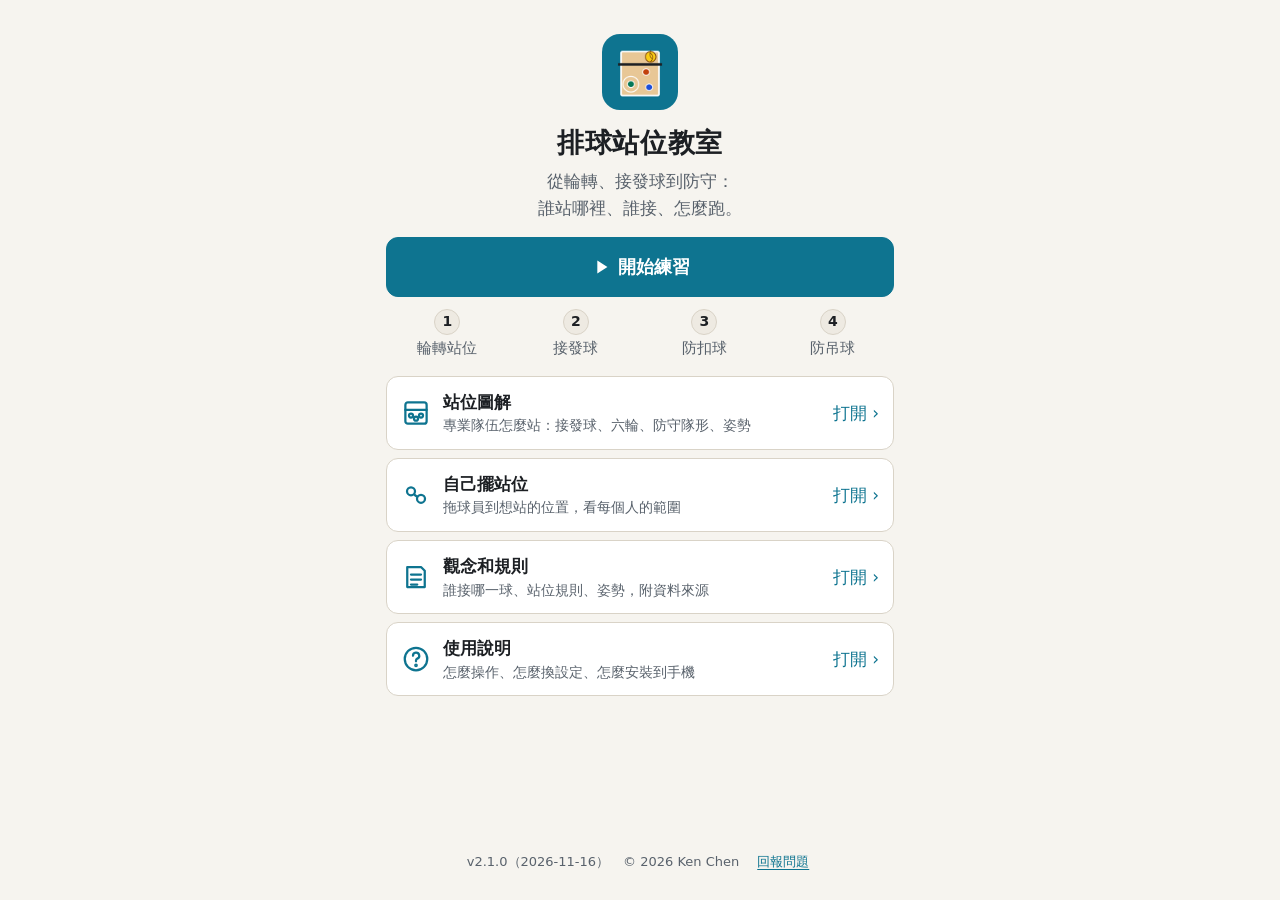
==== commit ba915373: "排球站位教室 v2.1.0：隊上的單舉站法、人形立體畫面、慢動作第一人稱 - 照教練畫的單舉六輪：接發球（大多四人接、舉球員在 6 號位三人接）、我們發球時怎麼換位、   防守基本站位（舉球員一律 2" ====
--- a/index.html
+++ b/index.html
@@ -81,8 +81,9 @@
   </nav>
   <div class="mainwrap">
     <div class="courtbox" id="courtbox">
-      <svg id="court" viewBox="-0.45 -3.55 9.9 13.25" preserveAspectRatio="xMidYMid meet" role="img" aria-label="排球場站位圖。上方是對方場地，下方是我們的場地。"></svg>
+      <svg id="court" viewBox="-0.45 -3.55 9.9 13.55" preserveAspectRatio="xMidYMid meet" role="img" aria-label="排球場站位圖。上方是對方場地，下方是我們的場地。"></svg>
       <canvas id="court3d" hidden aria-label="立體畫面：點地板可以把球打到那裡"></canvas>
+      <canvas id="court3dLabels" hidden aria-hidden="true"></canvas>
       <div class="court-tools">
         <div class="seg seg-view" role="group" aria-label="畫面">
           <button data-view="2d" aria-pressed="true">平面</button><button data-view="3d" aria-pressed="false">立體</button>
@@ -95,7 +96,7 @@
             <option value="S">舉球員</option>
             <option value="MB">攔中</option>
             <option value="OH1">前排大砲</option>
-            <option value="OPP">輔舉</option>
+            <option value="OPP">舉對</option>
             <option value="OH2">後排大砲</option>
             <option value="L">自由</option>
           </select>
@@ -171,12 +172,24 @@
       <ul>
         <li><b>發球那一刻要照輪轉的順序站</b>：前排要比同一直排的後排靠網（4 比 5、3 比 6、2 比 1）；同一排左右順序不能換（4 在 3 左邊、3 在 2 左邊；5、6、1 也一樣）。只比相鄰的人，所以可以斜著站。發球員一擊球，就可以到處移動。<span class="tag">規則</span></li>
         <li><b>五人 W 型</b>：舉球員以外五個人排成 W，前面三個、後面兩個。USA Volleyball 說明這種站法常給年輕、經驗少的隊伍用，每個人的範圍小；比較靠後面的人負責比較深的球。缺點是接的人多、縫也多。</li>
-        <li><b>四人接、三人接</b>：讓攔中（四人）或攔中、輔舉（三人）不接，專心準備攻擊。三人接通常是兩個大砲加自由，範圍大，適合比較會接的隊伍。</li>
+        <li><b>四人接、三人接</b>：讓攔中（四人）或攔中、舉對（三人）不接，專心準備攻擊。三人接通常是兩個大砲加自由，範圍大，適合比較會接的隊伍。</li>
         <li><b>舉球員躲起來</b>：舉球員不接發球，在後排時躲在前面那個人的後面（只要比她靠後就合法），發球員一擊球就跑到網前。</li>
         <li><b>傳到哪裡</b>：網前中間偏右、離網 1～1.5 公尺。Gold Medal Squared 提到美國女排國家隊的目標離網約 4 英尺（1.2 公尺），很多大學隊放在 5 英尺：離網一點比較不會直接過網。</li>
         <li><b>誰接</b>：發球前講好；兩人之間，離球近、往前或往旁邊移動的人喊「我的」去接，另一個人喊「妳的」讓開、轉身看她接。<span class="tag">慣例</span></li>
         <li><b>發球出界不要碰</b>：腰以上的高度朝妳飛過來的球，常常會出界；碰到了就變成我們的球。</li>
       </ul>
+    </details>
+
+    <details>
+      <summary>隊上的單舉站法（教練畫的）</summary>
+      <ul>
+        <li><b>接發球</b>：大多是四個人接：兩個人站在三米線後面一點、兩個人站更後面；前排攔中和舉球員不接。舉球員在 6 號位那一輪只有三個人接（兩個大砲和後排攔中）。</li>
+        <li><b>舉球員</b>：在後排時躲在前面那個人的後面，發球員一擊球就跑到網前 2 號位偏中間舉；在前排時沿著網子移過去。</li>
+        <li><b>第一波攻擊</b>：先從站的那一邊攻擊，打完再換到固定位置（例如舉球員在 1 號位那一輪，前排的舉對和大砲第一波打完再交換）。</li>
+        <li><b>我們發球</b>：發球前先站到方便換位的地方，發球一出手就換：舉球員到 2 號位、舉對到 1 號位、大砲到 4 號位、攔中到 3 號位，自由守 5 號位、後排大砲守 6 號位。</li>
+        <li><b>後排攔中發球時</b>：自由還不能換上來，攔中發完球守 6 號位，後排大砲到 5 號位。</li>
+      </ul>
+      <p class="note">App 的「1 輪轉」按播放，可以看我們發球時怎麼換位；「2 接發球」選「隊上的站法」，就是這裡的接發球。站位圖解也有六輪的圖。</p>
     </details>
 
     <details>
@@ -195,7 +208,7 @@
       <summary>進攻系統：單舉、雙輔舉、雙舉</summary>
       <ul>
         <li><b>單舉（5-1）</b>：一位舉球員六輪都舉。她在後排時，前排有三個攻擊手；她在前排時只剩兩個。</li>
-        <li><b>雙輔舉（6-2）</b>：兩位舉球員對角站。在後排的那位插上舉球，在前排的那位當輔舉攻擊，所以前排一直有三個攻擊手。</li>
+        <li><b>雙輔舉（6-2）</b>：兩位舉球員對角站。在後排的那位插上舉球，在前排的那位當舉對攻擊，所以前排一直有三個攻擊手。</li>
         <li><b>雙舉（4-2）</b>：兩位舉球員對角站。在前排的那位舉球，後排的那位當一般防守；前排只有兩個攻擊手，但舉球員本來就在網前，比較簡單。</li>
         <li>App 的「設定 → 進攻系統」可以隨時切換，輪轉和接發球站位會跟著改。</li>
       </ul>
@@ -260,8 +273,8 @@
       <summary>固定防守位置（專位防守）</summary>
       <p>發球一出手，大家就可以走到自己固定的防守位置，不用照輪轉的號位站。<span class="tag">規則</span> 2025–2028 新規則還規定：發球隊在發球那一刻可以自由站位，接發球隊還是要照輪轉站。</p>
       <ul>
-        <li>前排：大砲守 4、攔中守 3、輔舉（或前排的舉球員）守 2。</li>
-        <li>後排：舉球員（或輔舉）守 1，自由守 5（或 6），後排大砲守 6（或 5）。</li>
+        <li>前排：大砲守 4、攔中守 3、舉對（或前排的舉球員）守 2。</li>
+        <li>後排：舉球員（或舉對）守 1，自由守 5（或 6），後排大砲守 6（或 5）。</li>
         <li>為什麼舉球員守 1：離舉球位最近，沒輪到她接就能很快跑去舉。</li>
       </ul>
       <p>接發球的時候，要等第一次攻擊打完、進入防守，才換到固定位置。App 的「2 接發球」最後一步會示範怎麼換。</p>
@@ -275,7 +288,7 @@
         <li>在三米線前面，不能把整顆高過網子的球打過去（不能「二次球直接打過去」）。</li>
       </ul>
       <p><b>好處</b>：每一球都有舉球員在網前等，防起來的球不用很準；她順便守右前的短球、吊球。</p>
-      <p><b>代價</b>：輔舉要退到 1 號位防守，右邊少一個攻擊點，後排也多一個不習慣防守的人。兩種都可以，在 App 裡選「舉球留網前」跟「心後」比比看。</p>
+      <p><b>代價</b>：舉對要退到 1 號位防守，右邊少一個攻擊點，後排也多一個不習慣防守的人。兩種都可以，在 App 裡選「舉球留網前」跟「心後」比比看。</p>
     </details>
 
     <details>
@@ -283,7 +296,7 @@
       <ol>
         <li><b>往哪接</b>：防起來的球要高、往場中間、離網兩三公尺；接發球則傳到網前中間偏右、離網 1 公尺多。太靠網容易直接過網給對方。</li>
         <li><b>舉球員</b>：看到別人接，就跑去球下面舉。</li>
-        <li><b>舉球員接了第一球</b>：她喊「修正」，由自由或輔舉來舉，高高送到 4 號位。自由在三米線前面用手舉的話，攻擊手不能在網子上方打，所以自由用下手舉，或在三米線後面舉。<span class="tag">規則</span></li>
+        <li><b>舉球員接了第一球</b>：她喊「修正」，由自由或舉對來舉，高高送到 4 號位。自由在三米線前面用手舉的話，攻擊手不能在網子上方打，所以自由用下手舉，或在三米線後面舉。<span class="tag">規則</span></li>
         <li><b>攻擊手</b>：接完球或攔完網，馬上退到起跑點準備助跑。</li>
         <li><b>保護攻擊手</b>：舉球出去後，離攻擊手最近的三個人蹲低靠近，另外兩個站後面一點，球被攔回來才接得到。</li>
         <li><b>回防</b>：球過網後回到基本站位，看對方怎麼舉。</li>
@@ -340,21 +353,27 @@
       <fieldset>
         <legend>接發球隊形</legend>
         <div class="chips" data-key="recv">
-          <button data-v="w5">五人 W</button><button data-v="p4">四人</button><button data-v="p3">三人</button>
+          <button data-v="team">隊上的站法</button><button data-v="w5">五人 W</button><button data-v="p4">四人</button><button data-v="p3">三人</button>
         </div>
         <p class="hint-line" id="recvDesc"></p>
+      </fieldset>
+      <fieldset>
+        <legend>自由球員</legend>
+        <div class="chips" data-key="useLib">
+          <button data-v="true">有自由</button><button data-v="false">沒有（後排攔中自己接）</button>
+        </div>
       </fieldset>
       <fieldset>
         <legend>防守隊形</legend>
         <div class="chips" data-key="formation">
-          <button data-v="up">心跟進</button><button data-v="rot">邊跟進</button><button data-v="per">心後</button><button data-v="ours">舉球留網前</button>
+          <button data-v="ours">舉球留網前（隊上）</button><button data-v="up">心跟進</button><button data-v="rot">邊跟進</button><button data-v="per">心後</button>
         </div>
         <p class="hint-line" id="formDesc"></p>
       </fieldset>
       <fieldset>
         <legend>誰會攔網（可以複選，不夠高的人取消）</legend>
         <div class="chips chips-multi">
-          <button data-k="canOH">大砲</button><button data-k="canMB">攔中</button><button data-k="canR" id="chipR">輔舉</button>
+          <button data-k="canOH">大砲</button><button data-k="canMB">攔中</button><button data-k="canR" id="chipR">舉對</button>
         </div>
         <p class="hint-line" id="blockDesc"></p>
       </fieldset>
@@ -441,6 +460,7 @@
 
 <script src="js/rotation.js" defer></script>
 <script src="js/render3d.js" defer></script>
+<script src="js/gl3d.js" defer></script>
 <script src="js/diagrams.js" defer></script>
 <script src="js/app.js" defer></script>
 </body>
--- a/css/app.css
+++ b/css/app.css
@@ -123,6 +123,7 @@
 #court{width:100%; height:100%; display:block; touch-action:none; user-select:none; -webkit-user-select:none}
 #court.is-hidden{visibility:hidden}
 #court3d{position:absolute; inset:0; width:100%; height:100%; display:block; touch-action:none; border-radius:8px}
+#court3dLabels{position:absolute; inset:0; width:100%; height:100%; display:block; pointer-events:none; border-radius:8px}
 .court-tools{position:absolute; top:6px; right:8px; display:flex; flex-direction:column; align-items:flex-end; gap:6px; z-index:5}
 .court-tools .seg{background:var(--surface); box-shadow:0 2px 8px rgba(0,0,0,.12)}
 .cam-pick{display:flex; align-items:center; gap:6px; background:var(--surface); border:1px solid var(--line); border-radius:var(--radius); padding:0 4px 0 10px; box-shadow:0 2px 8px rgba(0,0,0,.12)}
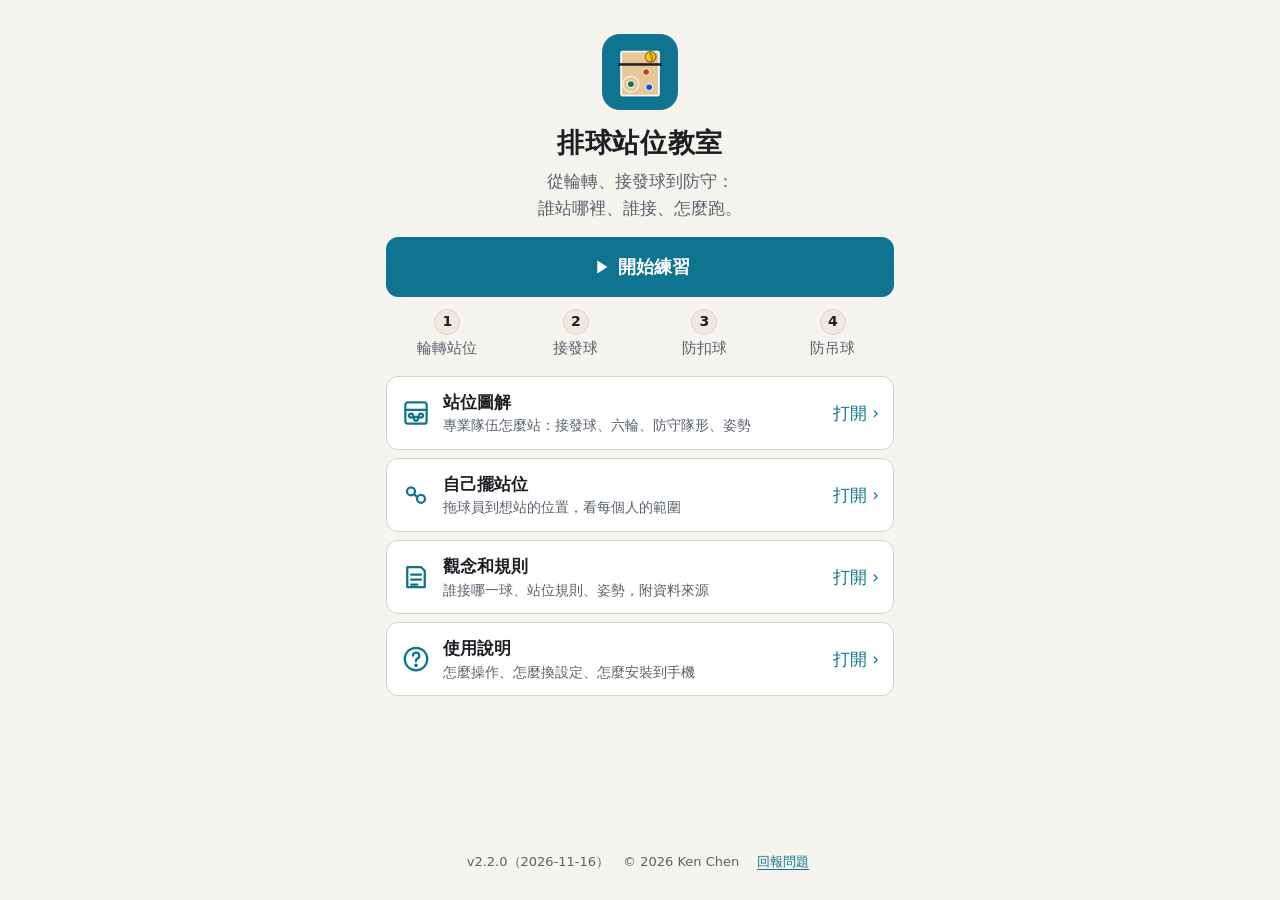
==== commit dbe482ae: "排球站位教室 v2.2.0：舉球、舉對不攔網，攔網碰手變小球，立體畫面左右修正 - 隊上的防守：舉球員和舉對預設不攔網；舉球員守 2 號位前面的短球，長一點的給 1 號位的舉對 - 新設定「攔網碰到球" ====
--- a/index.html
+++ b/index.html
@@ -188,6 +188,8 @@
         <li><b>第一波攻擊</b>：先從站的那一邊攻擊，打完再換到固定位置（例如舉球員在 1 號位那一輪，前排的舉對和大砲第一波打完再交換）。</li>
         <li><b>我們發球</b>：發球前先站到方便換位的地方，發球一出手就換：舉球員到 2 號位、舉對到 1 號位、大砲到 4 號位、攔中到 3 號位，自由守 5 號位、後排大砲守 6 號位。</li>
         <li><b>後排攔中發球時</b>：自由還不能換上來，攔中發完球守 6 號位，後排大砲到 5 號位。</li>
+        <li><b>防守</b>：舉球員和舉對都不攔網，只有大砲和攔中攔。舉球員一律守 2 號位，接 2 號位前面的短球、吊球；比較長的球給後面 1 號位的舉對。有自由時大砲守 6 號位、自由守 5 號位的斜線；沒有自由時攔中守 6 號位、大砲守 5 號位。</li>
+        <li><b>攔網不一定攔得死</b>：球打到攔網的手常常變成慢慢掉下來的小球，後面的人要往前撲。App 的設定「攔網碰到球的時候」可以選碰手變小球、攔死、沒攔到。</li>
       </ul>
       <p class="note">App 的「1 輪轉」按播放，可以看我們發球時怎麼換位；「2 接發球」選「隊上的站法」，就是這裡的接發球。站位圖解也有六輪的圖。</p>
     </details>
@@ -378,6 +380,13 @@
         <p class="hint-line" id="blockDesc"></p>
       </fieldset>
       <fieldset>
+        <legend>攔網碰到球的時候</legend>
+        <div class="chips" data-key="blockRes">
+          <button data-v="soft">碰手變小球</button><button data-v="kill">攔死</button><button data-v="miss">沒攔到</button>
+        </div>
+        <p class="hint-line" id="blockResDesc"></p>
+      </fieldset>
+      <fieldset>
         <legend>攔中跟得上邊線嗎</legend>
         <div class="chips" data-key="mbLate">
           <button data-v="0">跟得上</button><button data-v="1">來不及</button>
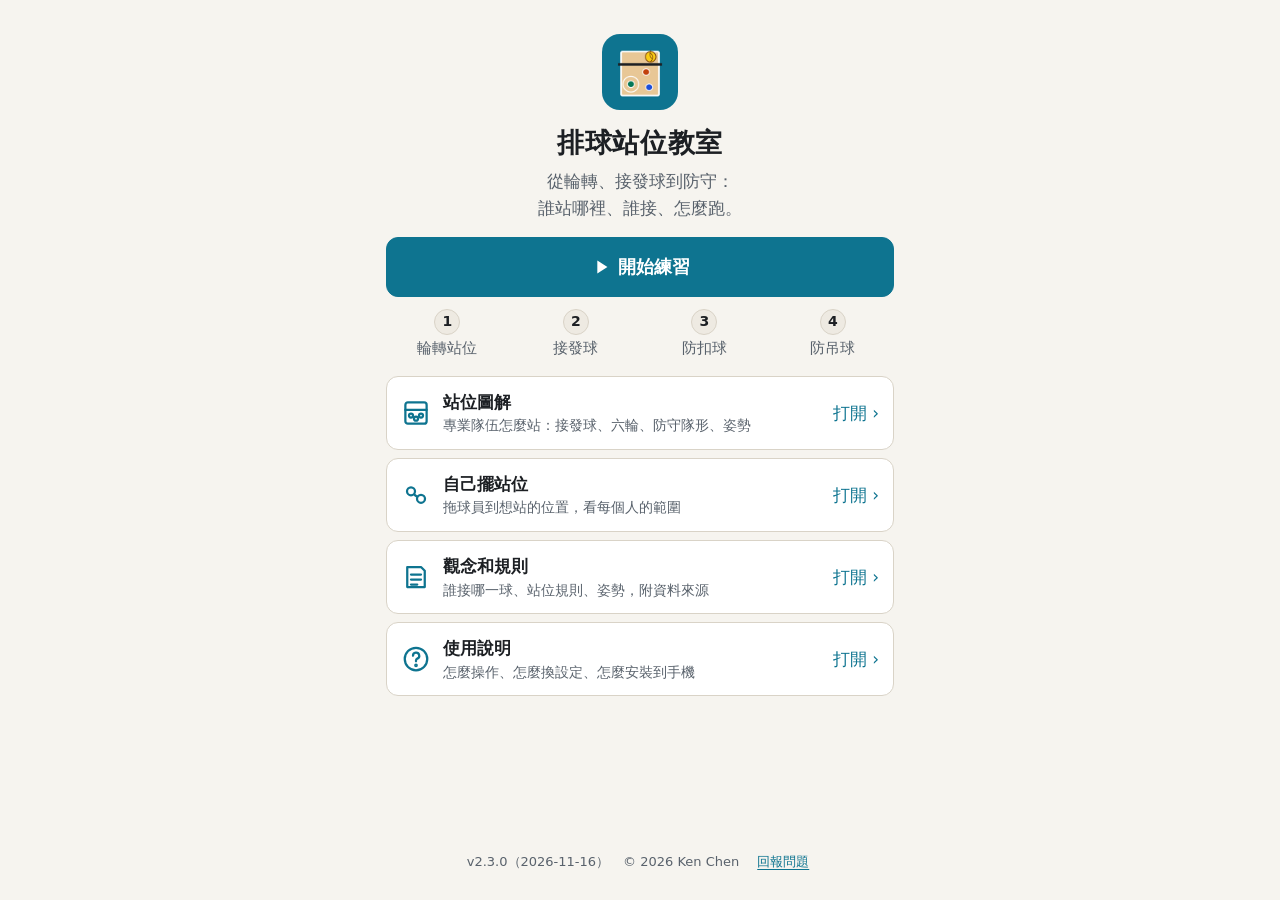
==== commit 4603935d: "排球站位教室 v2.3.0：球往舉球位置接、舉球員接第一球由輔舉修正、連續播放 - 防起來的球一律接到舉球員跑到的終點（網前、2 號位偏中間） - 舉球員接第一球：舉對（輔舉）從 1 號位跑上來修正，" ====
--- a/index.html
+++ b/index.html
@@ -255,8 +255,8 @@
       <ul>
         <li><b>最近的人上前接，另一個人跟到她後面保護。</b>球接飛了、從她手臂彈出去，後面的人可以救。</li>
         <li><b>旁邊的人往她空出來的地方移一點。</b>例如邊跟進時 1 號位往前守吊球，6 號位就往直線那邊移過去補。</li>
-        <li><b>舉球員</b>看到別人接，就往目標區跑；<b>攔網的人</b>落地轉身看球；<b>其他人</b>眼睛跟著球、身體轉向球。</li>
-        <li><b>球接起來以後</b>大家往前移動（往目標區、往攻擊手），不要往後退。</li>
+        <li><b>舉球員</b>看到別人接，就往網前的舉球位置跑；<b>攔網的人</b>落地轉身看球；<b>其他人</b>眼睛跟著球、身體轉向球。</li>
+        <li><b>球接起來以後</b>大家往前移動（往舉球員、往攻擊手），不要往後退。</li>
       </ul>
     </details>
 
@@ -296,7 +296,7 @@
     <details>
       <summary>球接起來之後</summary>
       <ol>
-        <li><b>往哪接</b>：防起來的球要高、往場中間、離網兩三公尺；接發球則傳到網前中間偏右、離網 1 公尺多。太靠網容易直接過網給對方。</li>
+        <li><b>往哪接</b>（隊上的做法）：不管在哪個位置接，都把球接高、往舉球員會跑到的終點送（網前、2 號位偏中間，離網 1 公尺左右），接發球也一樣。舉球員自己接第一球時，改送給從 1 號位跑上來的舉對（輔舉）修正：離網稍微開一點，但不能太開，攔中才打得到。</li>
         <li><b>舉球員</b>：看到別人接，就跑去球下面舉。</li>
         <li><b>舉球員接了第一球</b>：她喊「修正」，由自由或舉對來舉，高高送到 4 號位。自由在三米線前面用手舉的話，攻擊手不能在網子上方打，所以自由用下手舉，或在三米線後面舉。<span class="tag">規則</span></li>
         <li><b>攻擊手</b>：接完球或攔完網，馬上退到起跑點準備助跑。</li>
@@ -410,6 +410,13 @@
           <button data-v="normal">正常</button><button data-v="slow">慢</button>
         </div>
       </fieldset>
+      <fieldset>
+        <legend>播放方式</legend>
+        <div class="chips" data-key="flow">
+          <button data-v="flow">連續（像比賽）</button><button data-v="step">每一步停下來</button>
+        </div>
+        <p class="hint-line" id="flowDesc"></p>
+      </fieldset>
     </div>
   </div>
 </div>
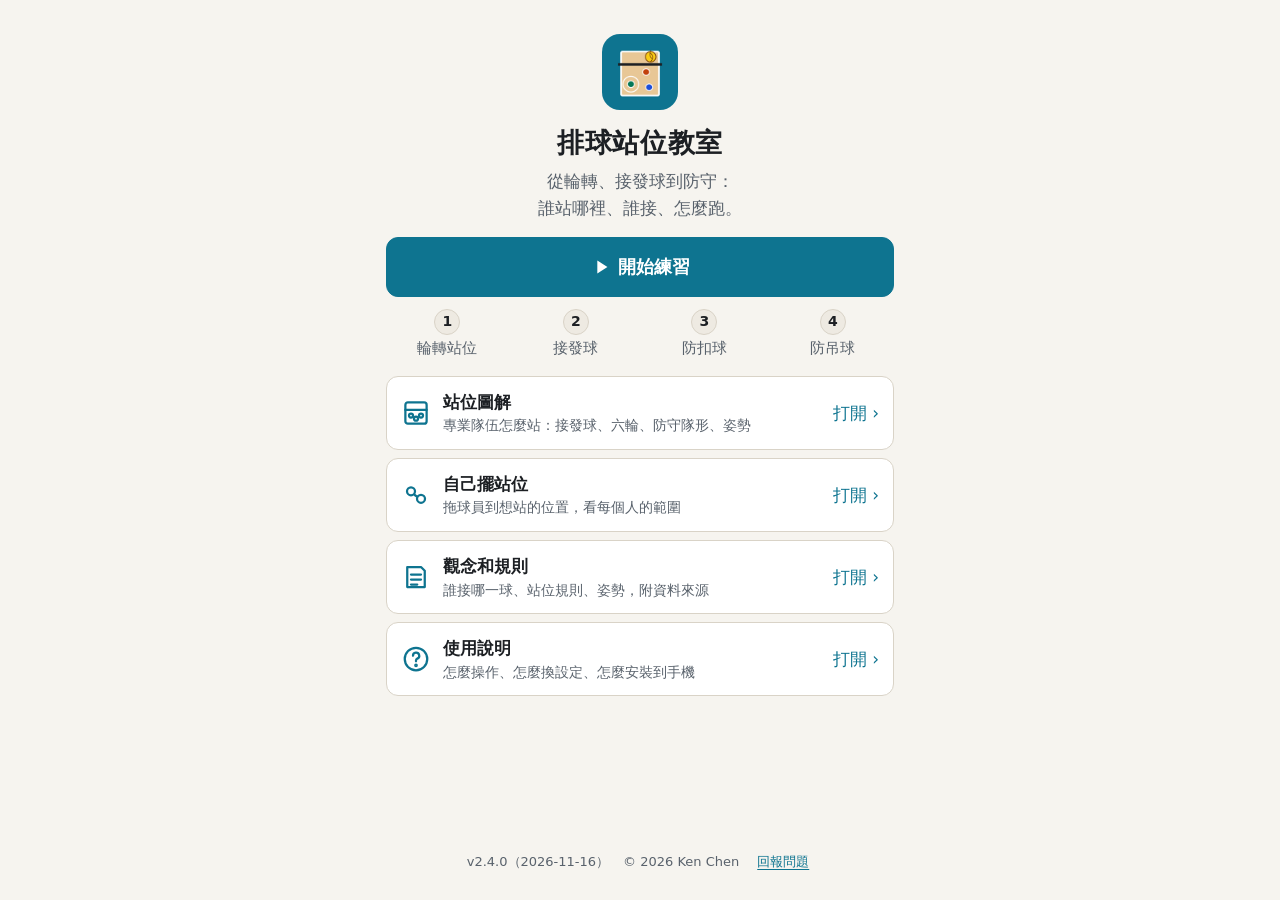
==== commit a549e0b2: "排球站位教室 v2.4.0：舉球時球從舉球的人手上出去、隊員版 - 舉球那一步：舉球的人留在球下面把球舉出去，舉完才就近保護（之前大家先跑走，球從沒人的地方飛出去） - 隊員版（?team=1）：只留" ====
--- a/index.html
+++ b/index.html
@@ -206,7 +206,7 @@
       </ul>
     </details>
 
-    <details>
+    <details data-coach>
       <summary>進攻系統：單舉、雙輔舉、雙舉</summary>
       <ul>
         <li><b>單舉（5-1）</b>：一位舉球員六輪都舉。她在後排時，前排有三個攻擊手；她在前排時只剩兩個。</li>
@@ -345,14 +345,14 @@
   <div class="sheet-head"><h2 id="sitTitle">設定</h2><button class="btn btn-text" data-close>完成</button></div>
   <div class="sheet-body" id="sitSheetBody">
     <div id="sitForm" class="sitform">
-      <fieldset>
+      <fieldset class="coach-only">
         <legend>進攻系統</legend>
         <div class="chips" data-key="system">
           <button data-v="51">單舉 5-1</button><button data-v="62">雙輔舉 6-2</button><button data-v="42">雙舉 4-2</button>
         </div>
         <p class="hint-line" id="sysDesc"></p>
       </fieldset>
-      <fieldset>
+      <fieldset class="coach-only">
         <legend>接發球隊形</legend>
         <div class="chips" data-key="recv">
           <button data-v="team">隊上的站法</button><button data-v="w5">五人 W</button><button data-v="p4">四人</button><button data-v="p3">三人</button>
@@ -365,14 +365,14 @@
           <button data-v="true">有自由</button><button data-v="false">沒有（後排攔中自己接）</button>
         </div>
       </fieldset>
-      <fieldset>
+      <fieldset class="coach-only">
         <legend>防守隊形</legend>
         <div class="chips" data-key="formation">
           <button data-v="ours">舉球留網前（隊上）</button><button data-v="up">心跟進</button><button data-v="rot">邊跟進</button><button data-v="per">心後</button>
         </div>
         <p class="hint-line" id="formDesc"></p>
       </fieldset>
-      <fieldset>
+      <fieldset class="coach-only">
         <legend>誰會攔網（可以複選，不夠高的人取消）</legend>
         <div class="chips chips-multi">
           <button data-k="canOH">大砲</button><button data-k="canMB">攔中</button><button data-k="canR" id="chipR">舉對</button>
@@ -386,19 +386,19 @@
         </div>
         <p class="hint-line" id="blockResDesc"></p>
       </fieldset>
-      <fieldset>
+      <fieldset class="coach-only">
         <legend>攔中跟得上邊線嗎</legend>
         <div class="chips" data-key="mbLate">
           <button data-v="0">跟得上</button><button data-v="1">來不及</button>
         </div>
       </fieldset>
-      <fieldset>
+      <fieldset class="coach-only">
         <legend>自由固定守</legend>
         <div class="chips" data-key="libero">
           <button data-v="5">5 號位</button><button data-v="6">6 號位</button>
         </div>
       </fieldset>
-      <fieldset>
+      <fieldset class="coach-only">
         <legend>防守範圍半徑（公尺）</legend>
         <div class="chips" data-key="radius">
           <button data-v="1.2">1.2</button><button data-v="1.6">1.6</button><button data-v="2">2.0</button><button data-v="2.4">2.4</button>
@@ -416,6 +416,14 @@
           <button data-v="flow">連續（像比賽）</button><button data-v="step">每一步停下來</button>
         </div>
         <p class="hint-line" id="flowDesc"></p>
+      </fieldset>
+      <fieldset>
+        <legend>給誰用</legend>
+        <div class="chips" id="modeChips">
+          <button data-v="team">隊員版（簡單）</button><button data-v="coach">教練版（全部功能）</button>
+        </div>
+        <p class="hint-line" id="modeDesc"></p>
+        <button class="btn btn-ghost coach-only" id="btnShareTeam">傳隊員版連結給隊員</button>
       </fieldset>
     </div>
   </div>
--- a/css/app.css
+++ b/css/app.css
@@ -343,3 +343,7 @@
   max-width:calc(100vw - 32px); font-size:.9375rem; box-shadow:0 6px 20px rgba(0,0,0,.2);
 }
 .toast .btn-link{color:var(--bg)}
+
+/* 隊員版：只留隊上的站法和自己擺，教練用的選項藏起來 */
+body.simple .coach-only, body.simple [data-coach]{ display:none !important; }
+#btnShareTeam{ margin-top:8px; width:100%; }
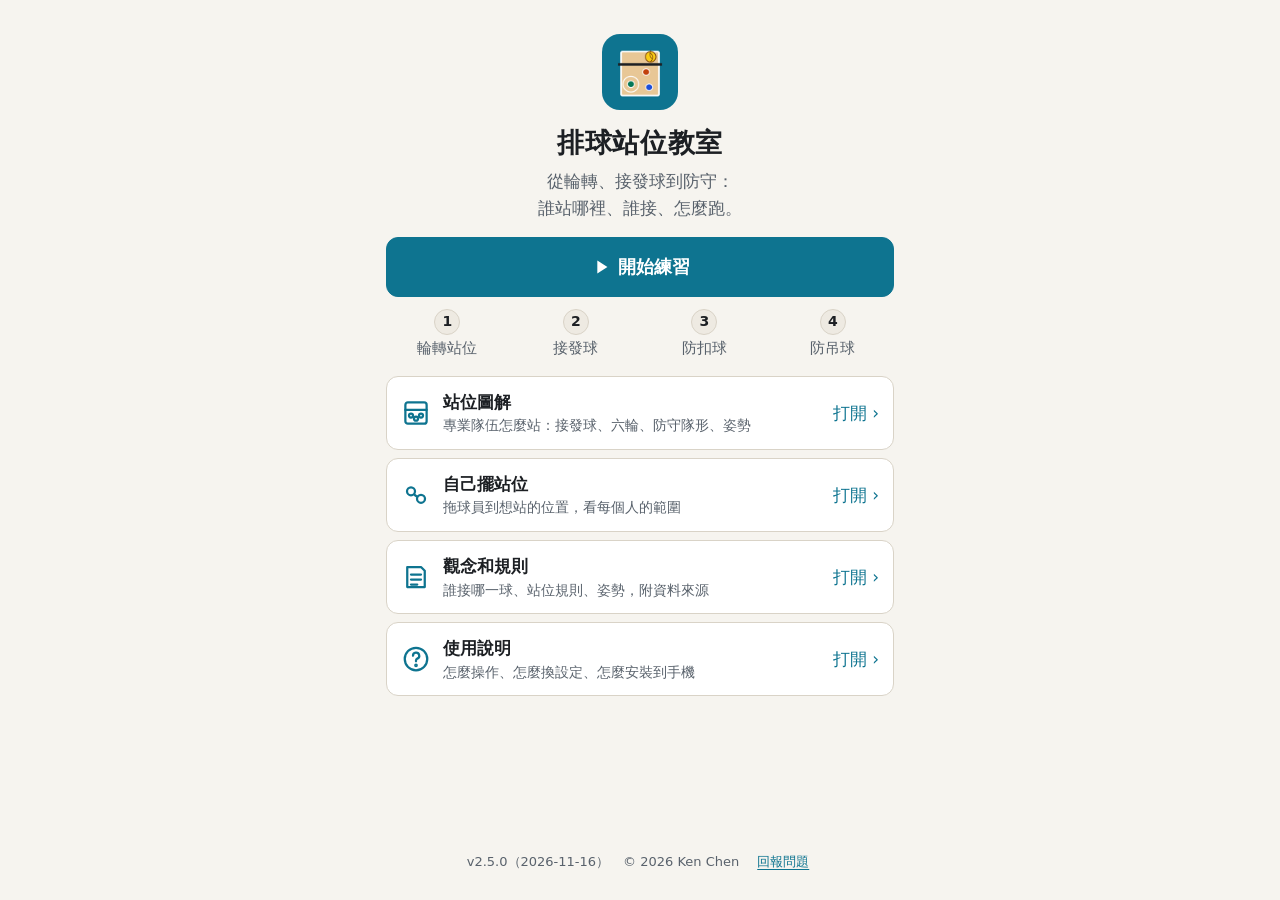
==== commit df42681b: "排球站位教室 v2.5.0：動作更像真的、誰接小遊戲、隊員名字、攻擊手變化 - 移動：看到球才起步，依距離決定跑多久，起步加速、煞車；側併步、交叉步、放開手跑 - 接球：正面接、跨步壓低、撲救；外側腳" ====
--- a/index.html
+++ b/index.html
@@ -114,6 +114,7 @@
         </button>
         <button class="btn btn-ghost" id="btnFreeToggle" aria-pressed="false" hidden>自己擺</button>
         <button class="btn btn-ghost" id="btnResetFree" hidden>回到隊形</button>
+        <button class="btn btn-ghost" id="btnQuiz" aria-pressed="false" hidden>誰接？</button>
       </div>
       <div class="row row-ctl">
         <div class="rotctl" id="rotctl" role="group" aria-label="輪次">
@@ -142,6 +143,7 @@
           <span id="stepTitle" class="step-title"></span>
           <button class="btn-link" id="btnDetail">每個人在做什麼 ›</button>
           <button class="btn-link" id="btnHintOk" hidden>知道了</button>
+          <span class="quiz-btns" id="quizBtns" hidden><button class="btn-link" id="btnQuizAnim">看動畫</button><button class="btn btn-primary btn-sm" id="btnQuizNext">下一題 ›</button></span>
         </div>
         <div class="capscroll" id="capscroll" tabindex="0">
           <p id="caption" class="caption" aria-live="polite"></p>
@@ -219,7 +221,7 @@
     <details>
       <summary>誰接哪一球（防守用的五條）</summary>
       <ol class="rules">
-        <li><b>吊球：交給這個隊形負責吊球的人。</b>心跟進是跟進的人；邊跟進是攔網那一側往前的後排；心後是 1 號位（或 5 號位）看到吊球往前；攔網那一側的前排沒有攔網時（例如只有攔中攔），就是她退下來守。<span class="tag">慣例</span></li>
+        <li><b>吊球：交給這個隊形負責吊球的人。</b>後中靠前是跟進的人；邊上的人往前是攔網那一側往前的後排；後中靠後是 1 號位（或 5 號位）看到吊球往前；攔網那一側的前排沒有攔網時（例如只有攔中攔），就是她退下來守。<span class="tag">慣例</span></li>
         <li><b>球只在一個人的範圍裡：她接。</b></li>
         <li><b>兩個人都接得到：離球最近的人接，往前或往旁邊移動優先，往後退最難。</b>所以「短的給離攻擊手近的人、深的給遠的人」；沒接的人站到她後面保護。<span class="tag">慣例</span></li>
         <li><b>舉球員也接得到時，讓旁邊的人接。</b>舉球員能不接第一球就不接，她要留著舉第二球；只有她接得到才由她接。<span class="tag">慣例</span></li>
@@ -254,7 +256,7 @@
       <summary>有人去接球時，其他人做什麼（補位）</summary>
       <ul>
         <li><b>最近的人上前接，另一個人跟到她後面保護。</b>球接飛了、從她手臂彈出去，後面的人可以救。</li>
-        <li><b>旁邊的人往她空出來的地方移一點。</b>例如邊跟進時 1 號位往前守吊球，6 號位就往直線那邊移過去補。</li>
+        <li><b>旁邊的人往她空出來的地方移一點。</b>例如邊上的人往前時 1 號位往前守吊球，6 號位就往直線那邊移過去補。</li>
         <li><b>舉球員</b>看到別人接，就往網前的舉球位置跑；<b>攔網的人</b>落地轉身看球；<b>其他人</b>眼睛跟著球、身體轉向球。</li>
         <li><b>球接起來以後</b>大家往前移動（往舉球員、往攻擊手），不要往後退。</li>
       </ul>
@@ -290,7 +292,7 @@
         <li>在三米線前面，不能把整顆高過網子的球打過去（不能「二次球直接打過去」）。</li>
       </ul>
       <p><b>好處</b>：每一球都有舉球員在網前等，防起來的球不用很準；她順便守右前的短球、吊球。</p>
-      <p><b>代價</b>：舉對要退到 1 號位防守，右邊少一個攻擊點，後排也多一個不習慣防守的人。兩種都可以，在 App 裡選「舉球留網前」跟「心後」比比看。</p>
+      <p><b>代價</b>：舉對要退到 1 號位防守，右邊少一個攻擊點，後排也多一個不習慣防守的人。兩種都可以，在 App 裡選「舉球留網前」跟「後中靠後」比比看。</p>
     </details>
 
     <details>
@@ -329,7 +331,7 @@
         <li><a href="https://www.theartofcoachingvolleyball.com/defense-for-beginners-focus-on-the-first-step/" target="_blank" rel="noopener">The Art of Coaching Volleyball：Defense for beginners, the first step</a></li>
         <li><a href="https://usavolleyball.org/resource/staying-square-to-the-volleyball-net-while-blocking-five-steps/" target="_blank" rel="noopener">USA Volleyball：Staying square to the net while blocking</a>（兩個攔網中間的縫）</li>
         <li><a href="https://volleyballvault.com/volleyball-base-positions/" target="_blank" rel="noopener">Volleyball Vault：Base positions</a>（基本站位、舉球員守 1 號位）</li>
-        <li><a href="https://www.theartofcoachingvolleyball.com/up-defense/" target="_blank" rel="noopener">The Art of Coaching Volleyball：Man up（心跟進）</a></li>
+        <li><a href="https://www.theartofcoachingvolleyball.com/up-defense/" target="_blank" rel="noopener">The Art of Coaching Volleyball：Man up（後中靠前／心跟進）</a></li>
         <li><a href="https://www.nbcolympics.com/news/volleyball-101-rules" target="_blank" rel="noopener">Volleyball 101 rules</a>（後排不能攔網、後排在前區的攻擊限制）</li>
         <li><a href="https://www.ctusf.org.tw/upload/news/20250930120612_2.pdf" target="_blank" rel="noopener">2025～2028 新增、修訂中文排球規則</a>（7.4、7.4.4 站位）</li>
         <li><a href="https://www.frontiersin.org/articles/10.3389/fspor.2025.1630870/full" target="_blank" rel="noopener">Sitti &amp; Rangubhet（2025）女排扣球類型分析</a>（2024 世界女排聯賽數據）</li>
@@ -368,7 +370,7 @@
       <fieldset class="coach-only">
         <legend>防守隊形</legend>
         <div class="chips" data-key="formation">
-          <button data-v="ours">舉球留網前（隊上）</button><button data-v="up">心跟進</button><button data-v="rot">邊跟進</button><button data-v="per">心後</button>
+          <button data-v="ours">舉球留網前（隊上）</button><button data-v="up">後中靠前</button><button data-v="rot">邊上的人往前</button><button data-v="per">後中靠後</button>
         </div>
         <p class="hint-line" id="formDesc"></p>
       </fieldset>
@@ -405,6 +407,13 @@
         </div>
       </fieldset>
       <fieldset>
+        <legend>對方怎麼扣</legend>
+        <div class="chips" data-key="hitStyle">
+          <button data-v="mix">每球換</button><button data-v="power">轉身重扣</button><button data-v="wrist">轉手腕</button>
+        </div>
+        <p class="hint-line" id="hitDesc"></p>
+      </fieldset>
+      <fieldset>
         <legend>播放速度</legend>
         <div class="chips" data-key="speed">
           <button data-v="normal">正常</button><button data-v="slow">慢</button>
@@ -416,6 +425,14 @@
           <button data-v="flow">連續（像比賽）</button><button data-v="step">每一步停下來</button>
         </div>
         <p class="hint-line" id="flowDesc"></p>
+      </fieldset>
+      <fieldset>
+        <legend>隊員名字（可以不填）</legend>
+        <div class="chips" id="nameShow">
+          <button data-v="role">圓點寫角色</button><button data-v="name">圓點寫名字</button>
+        </div>
+        <div class="name-grid" id="nameGrid"></div>
+        <p class="hint-line">大砲 1、攔中 1 是輪轉順序排在前面的那位（舉球後面第一個大砲、第一個攔中）。名字只存在這支手機。圓點最多顯示 3 個字。</p>
       </fieldset>
       <fieldset>
         <legend>給誰用</legend>
--- a/css/app.css
+++ b/css/app.css
@@ -200,7 +200,7 @@
 
 /* ---------- SVG 球場 ---------- */
 .zn{font-size:1.15px; font-weight:700; fill:var(--zone-num); text-anchor:middle; dominant-baseline:central; pointer-events:none}
-.pl, .tagpos{transition:transform var(--mv,600ms) cubic-bezier(.3,.1,.2,1); cursor:default}
+.pl, .tagpos{cursor:default}
 .tagpos{pointer-events:none}
 .tagpos.dragging{transition:none}
 .pl .tok{transition:transform .2s}
@@ -214,7 +214,7 @@
 .pl.is-dig .ring{stroke:var(--ink); stroke-width:.09; fill:none; opacity:1}
 .pl .ring{opacity:0; transition:opacity .2s}
 .pl.is-backup .ring{stroke:var(--ink); stroke-width:.06; stroke-dasharray:.14 .1; fill:none; opacity:1}
-.rg{transition:transform var(--mv,600ms) cubic-bezier(.3,.1,.2,1), opacity .25s}
+.rg{transition:opacity .25s}
 .rg.dragging{transition:none}
 .rg circle{stroke-width:.04}
 .rg.hot circle{stroke-width:.09; fill-opacity:.32}
@@ -347,3 +347,14 @@
 /* 隊員版：只留隊上的站法和自己擺，教練用的選項藏起來 */
 body.simple .coach-only, body.simple [data-coach]{ display:none !important; }
 #btnShareTeam{ margin-top:8px; width:100%; }
+.plat-t{font-weight:700; fill:var(--accent); text-anchor:middle; dominant-baseline:central; paint-order:stroke; stroke:var(--court); stroke-width:.08px}
+
+/* 誰接小遊戲、隊員名字 */
+.quiz-btns{display:flex; align-items:center; gap:12px; margin-left:auto}
+.btn-sm{min-height:44px; padding:0 14px; font-size:.95rem}
+.pl.quiz-pick .body{stroke:var(--opp); stroke-width:.12}
+body.quiz-on .pl{cursor:pointer}
+.name-grid{display:grid; grid-template-columns:repeat(auto-fill, minmax(140px, 1fr)); gap:8px; margin-top:8px}
+.name-grid label{display:flex; flex-direction:column; gap:4px; font-size:.85rem; color:var(--muted)}
+.name-grid input{min-height:44px; font-size:16px; padding:0 10px; border-radius:10px; border:1px solid var(--line); background:var(--surface); color:var(--ink)}
+.quiz-btns .btn, .quiz-btns .btn-link{white-space:nowrap} .cap-head{flex-wrap:wrap; row-gap:4px}
